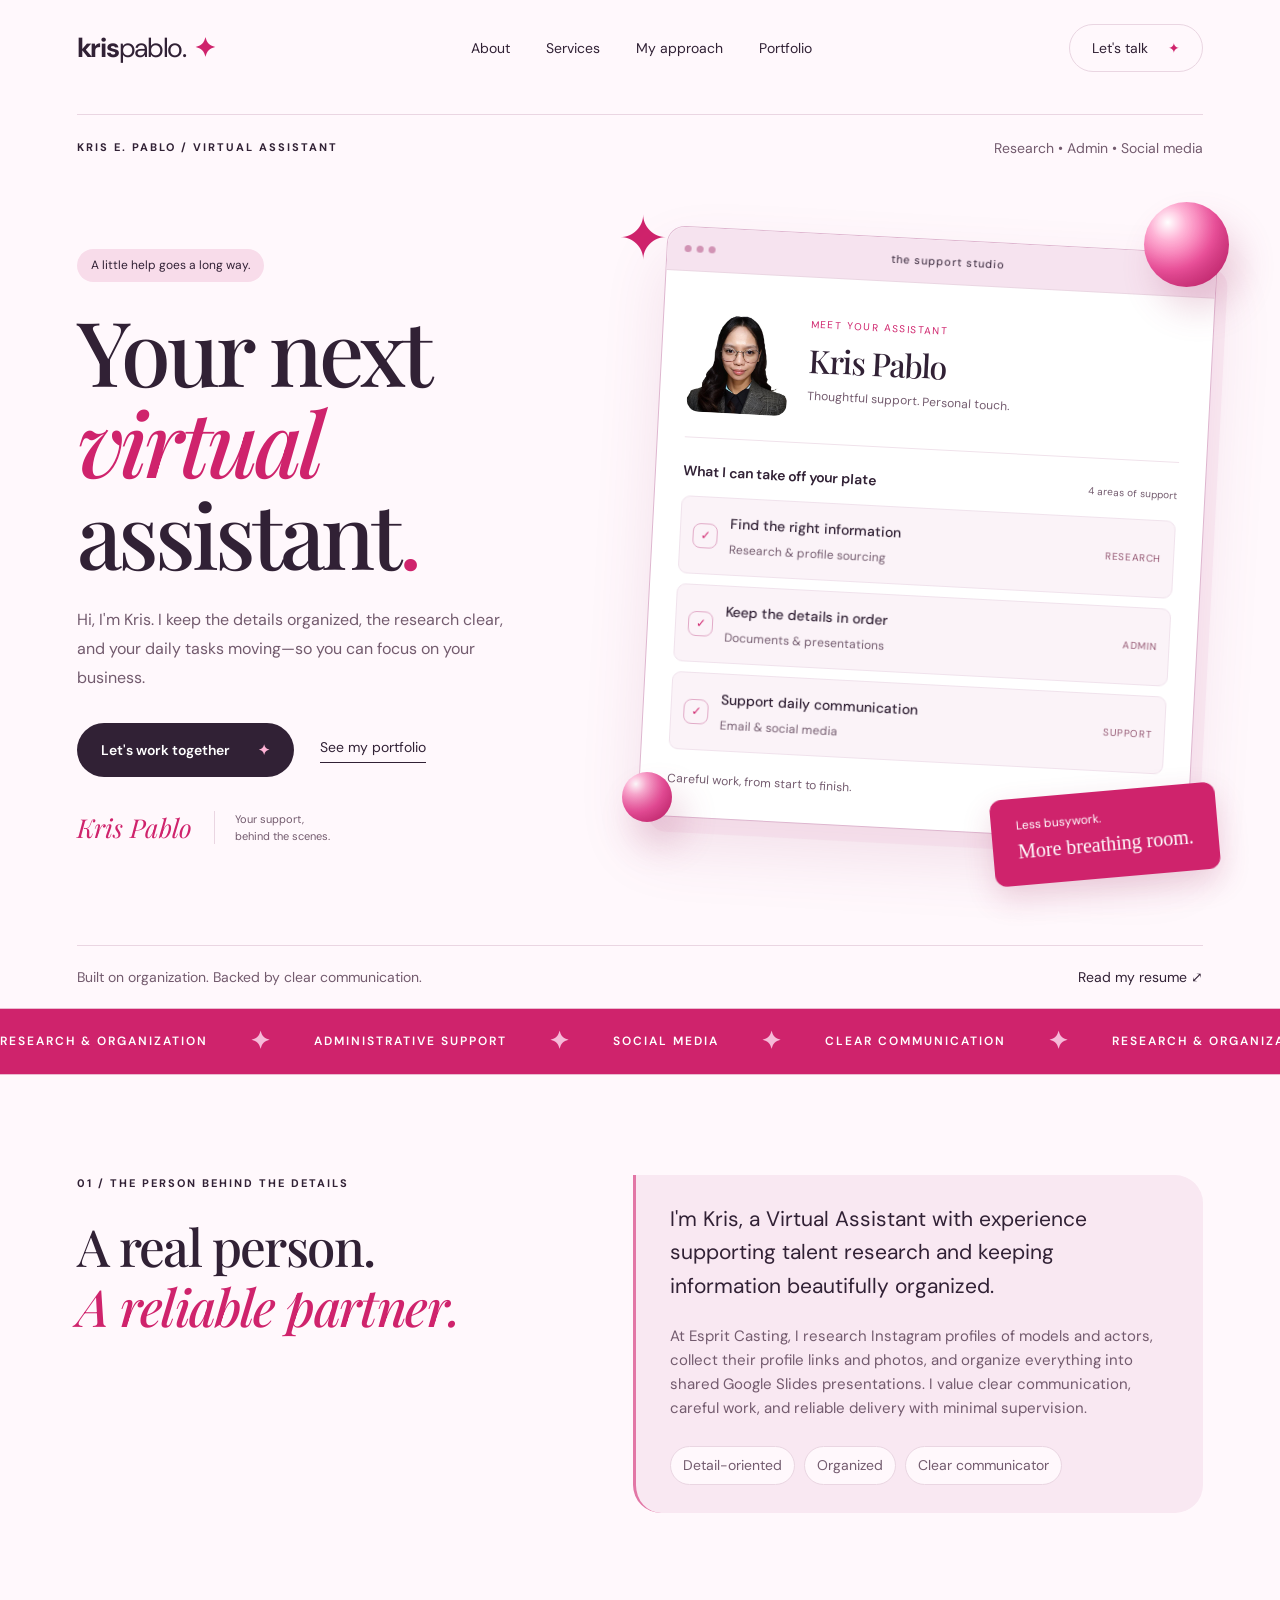
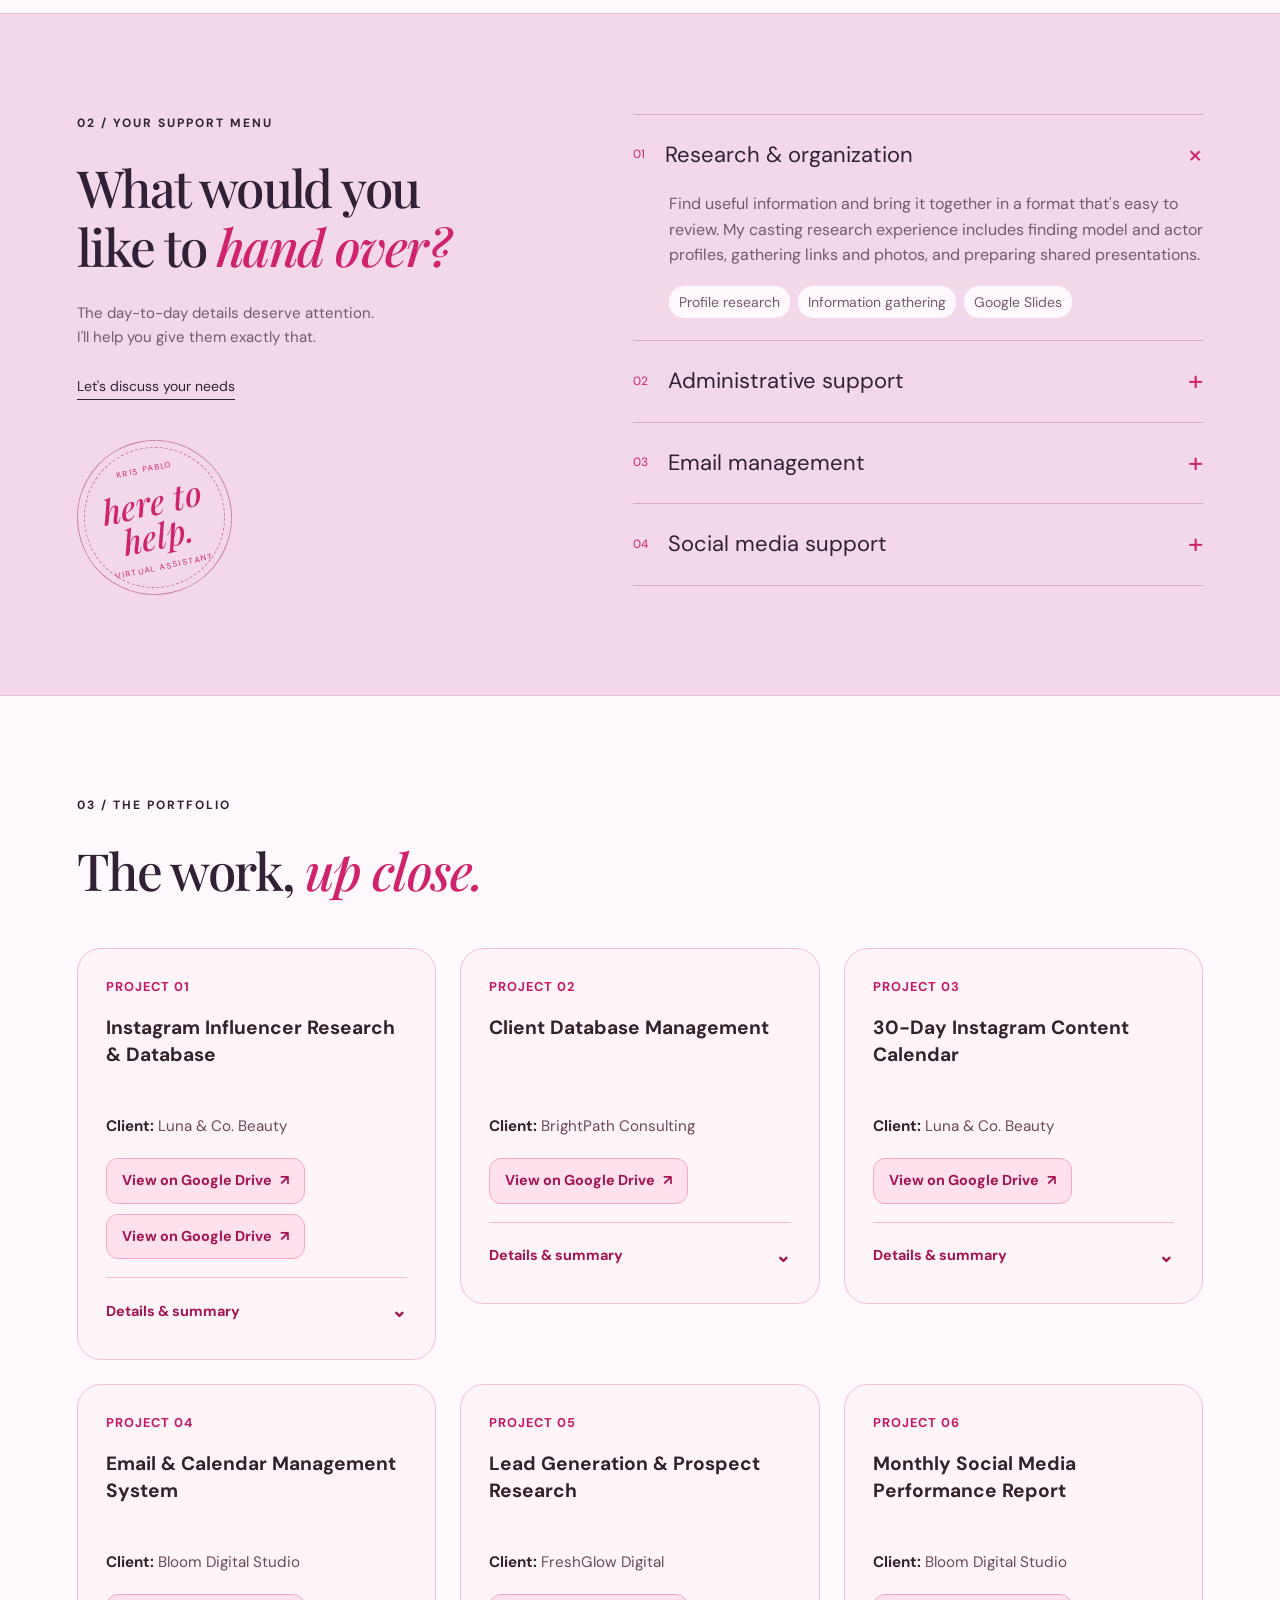
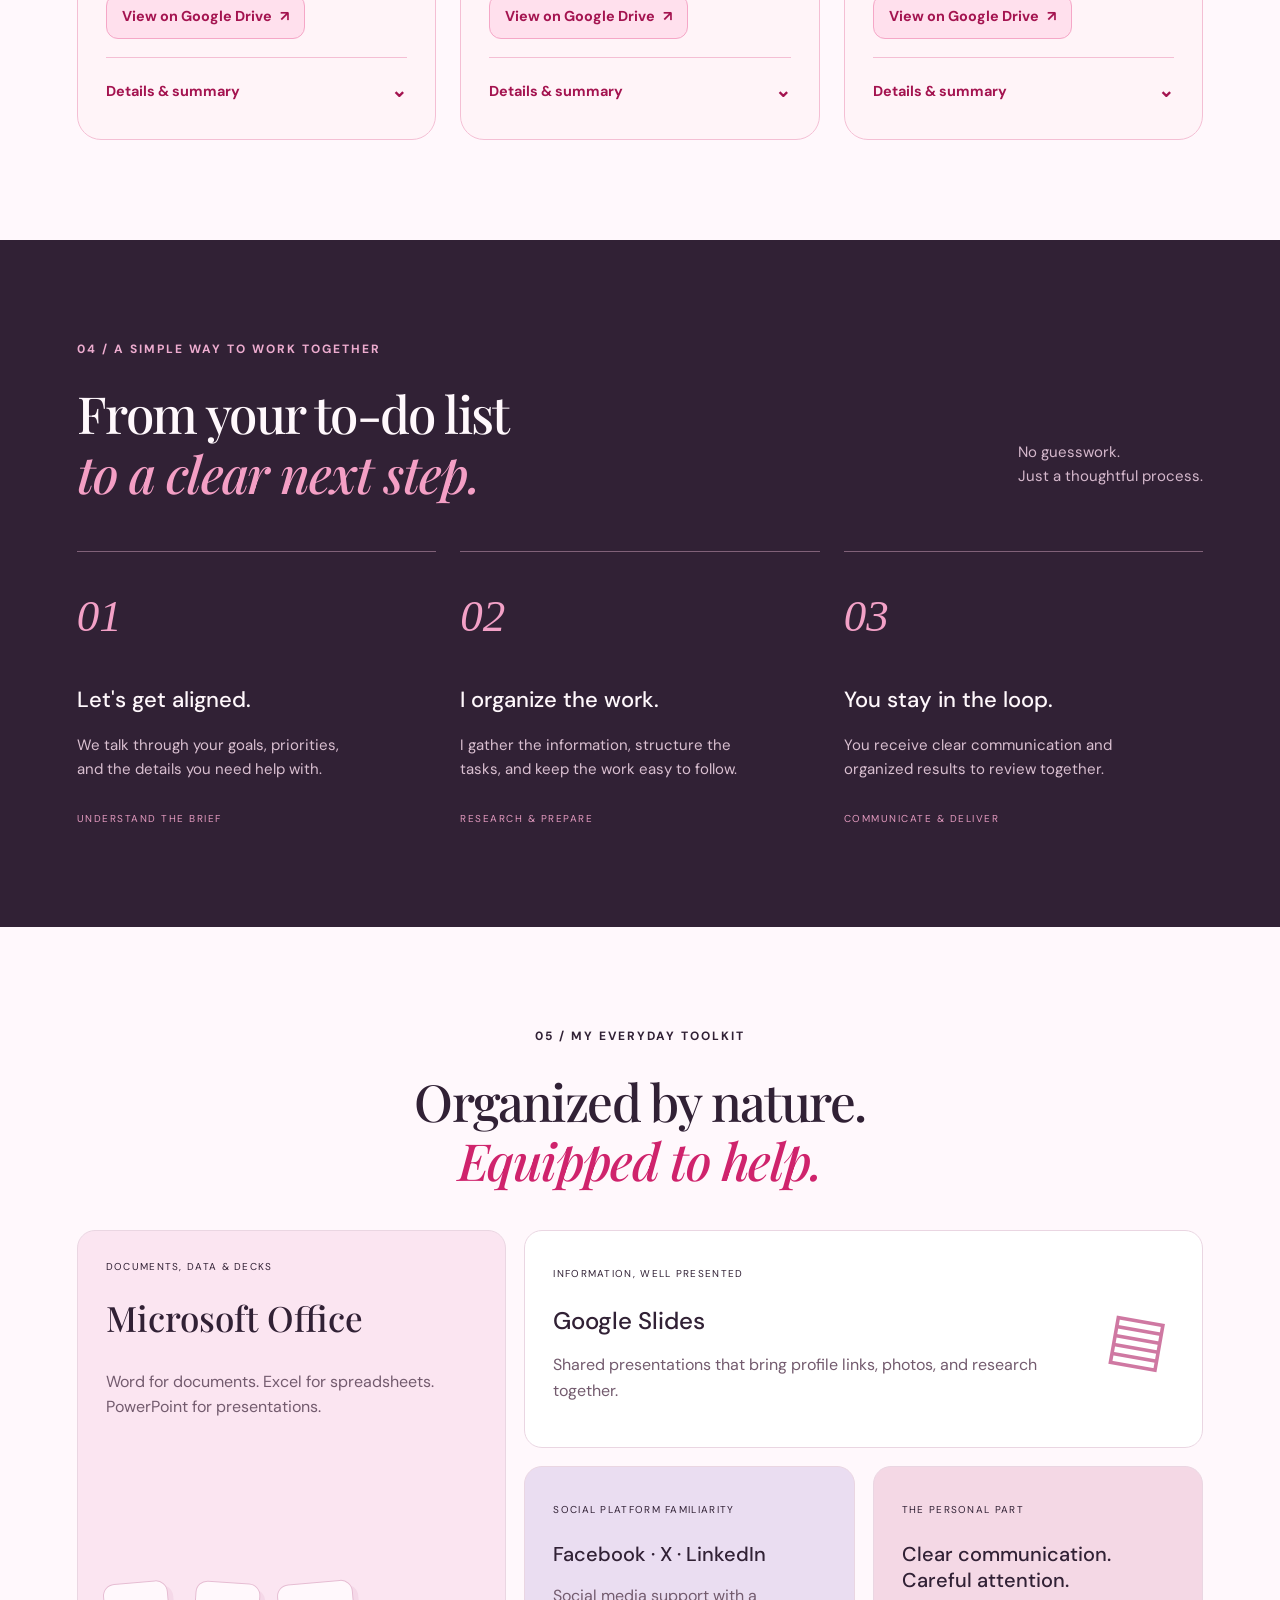
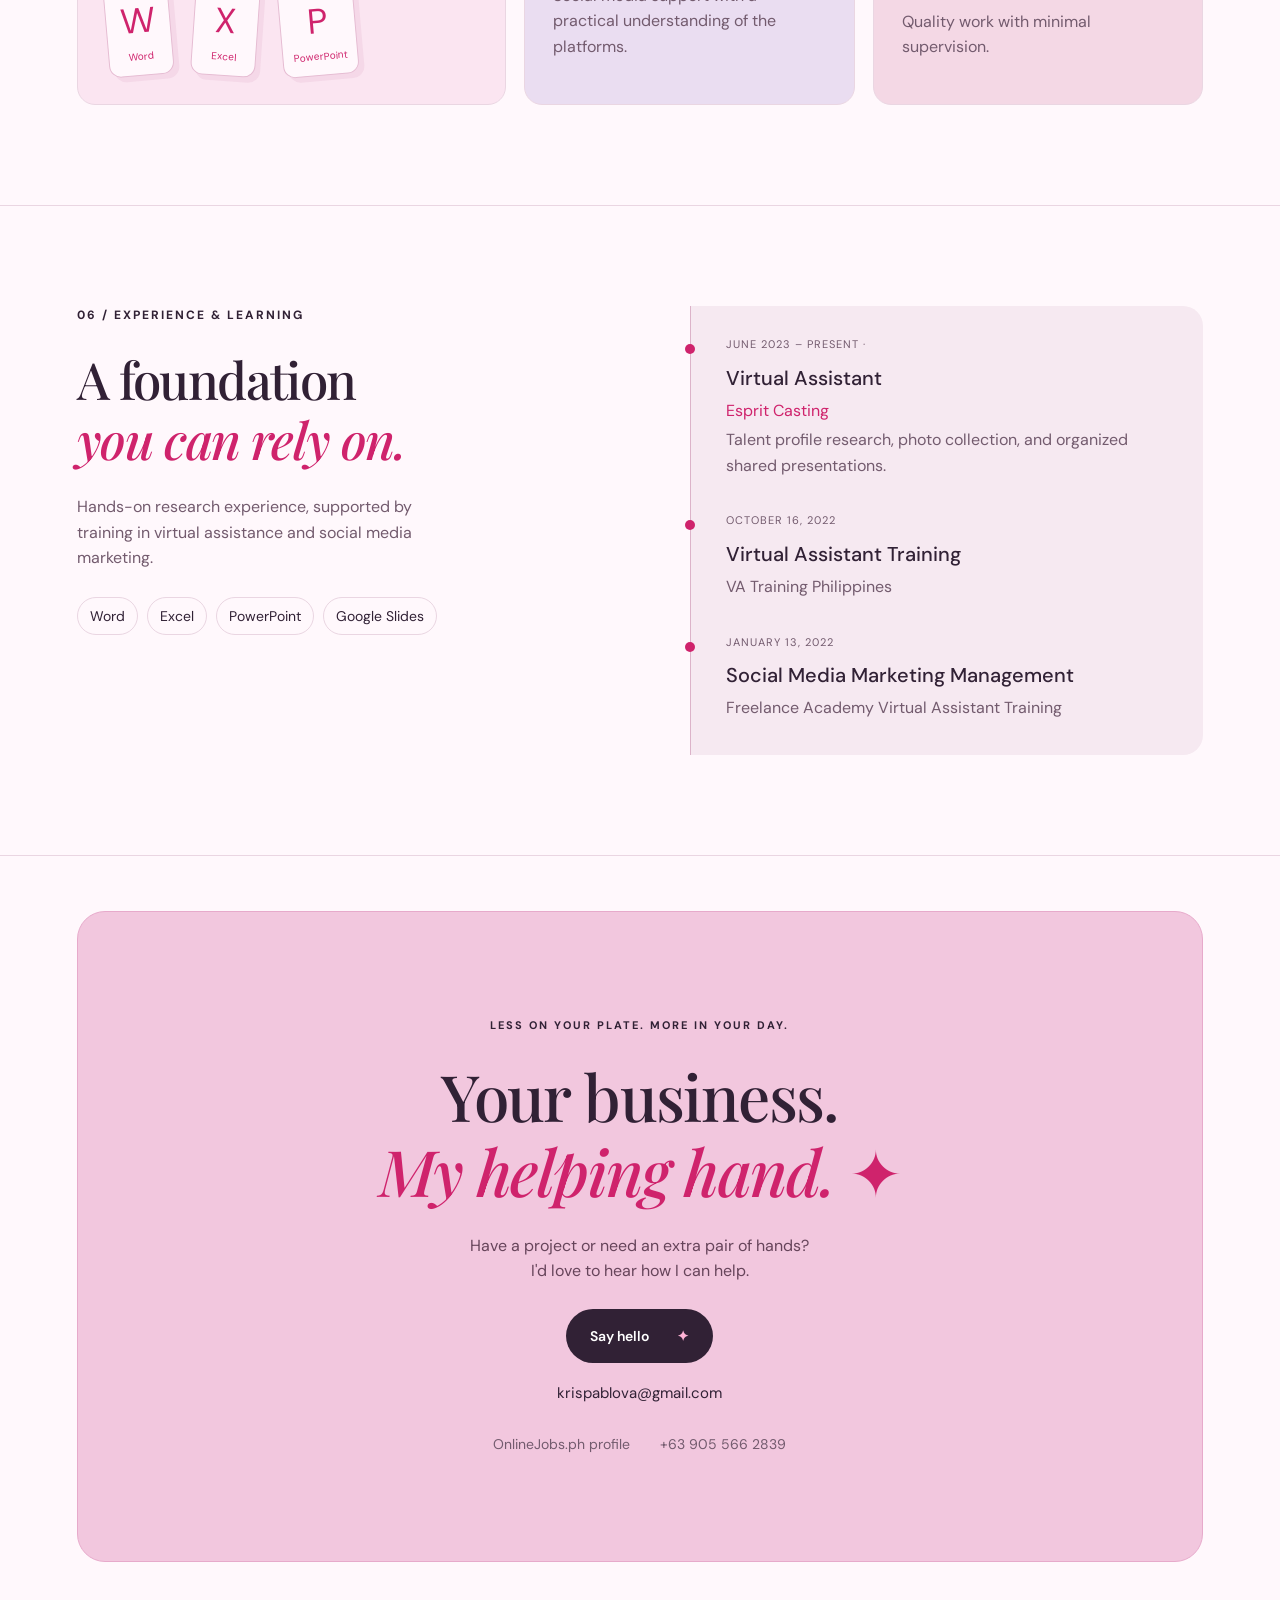
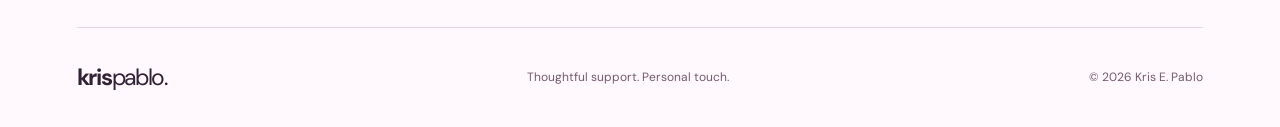
==== index.html @ 08531b73 "Add files via upload" ====
<!DOCTYPE html>
<html lang="en">
<head>
  <meta charset="utf-8">
  <meta name="viewport" content="width=device-width, initial-scale=1">

  <title>Kris Pablo · Virtual Assistant</title>

  <meta
    name="description"
    content="Meet Kris E. Pablo, a Virtual Assistant helping with research, administrative support, email management, and social media."
  >

  <link
    rel="icon"
    href="data:image/svg+xml,%3Csvg%20xmlns='http://www.w3.org/2000/svg'%20viewBox='0%200%2040%2040'%3E%3Crect%20width='40'%20height='40'%20rx='12'%20fill='%23f33286'/%3E%3Ctext%20x='20'%20y='28'%20text-anchor='middle'%20font-size='25'%20font-family='Georgia'%20fill='white'%3EK%3C/text%3E%3C/svg%3E"
  >

  <link rel="stylesheet" href="style.css">
  <script src="script.js" defer></script>

  <style>
    /* Compact portfolio cards with expandable project information. */
    #portfolio-grid { display: grid; grid-template-columns: repeat(3, minmax(0, 1fr)); gap: 24px; align-items: start; }
    #portfolio-grid .drive-card { display: flex; flex-direction: column; gap: 18px; min-width: 0; min-height: 340px; padding: 28px; box-sizing: border-box; color: #32222b; background: #fff4f8; border: 1px solid #f4bfd4; border-radius: 24px; animation: portfolio-arrive .55s ease both; animation-delay: var(--card-delay, 0ms); transition: transform .2s ease, box-shadow .2s ease; }
    #portfolio-grid .drive-card:hover { transform: translateY(-4px); box-shadow: 0 12px 28px #c51a6512; }
    #portfolio-grid .drive-number { color: #c51a65; font-size: .8rem; font-weight: 700; letter-spacing: .08em; }
    #portfolio-grid .drive-card h3 { margin: 0; min-height: 4.2em; font-size: 1.2rem; line-height: 1.4; overflow-wrap: anywhere; }
    #portfolio-grid .drive-card p { margin: 0; font-size: .95rem; line-height: 1.7; overflow-wrap: anywhere; }
    #portfolio-grid .project-client { color: #6a4a59; }
    #portfolio-grid .project-client strong { color: #32222b; }
    #portfolio-grid .drive-links { display: flex; flex-direction: column; align-items: flex-start; gap: 10px; }
    #portfolio-grid .drive-links a { display: inline-flex; align-items: center; gap: 8px; max-width: 100%; box-sizing: border-box; padding: 11px 15px; color: #a41450; background: #ffe0ed; border: 1px solid #f5a7c7; border-radius: 12px; font-size: .9rem; font-weight: 700; line-height: 1.5; text-decoration: none; transition: background .2s, color .2s, transform .2s; }
    #portfolio-grid .drive-links a:hover { color: white; background: #c51a65; border-color: #c51a65; transform: translateY(-2px); }
    #portfolio-grid .drive-arrow { transition: transform .2s; }
    #portfolio-grid .drive-links a:hover .drive-arrow { transform: translate(2px, -2px); }
    #portfolio-grid .project-details { margin-top: auto; border-top: 1px solid #f4bfd4; padding-top: 14px; }
    #portfolio-grid .project-details > summary { display: flex; align-items: center; justify-content: space-between; gap: 12px; padding: 4px 0; list-style: none; cursor: pointer; color: #a41450; font-size: .9rem; font-weight: 700; }
    #portfolio-grid .project-details > summary::-webkit-details-marker { display: none; }
    #portfolio-grid .project-details > summary::after { content: '⌄'; font-size: 1.2rem; transition: transform .2s; }
    #portfolio-grid .project-details[open] > summary::after { transform: rotate(180deg); }
    #portfolio-grid .project-details-content { display: grid; gap: 18px; padding-top: 20px; }
    #portfolio-grid .project-details[open] .project-details-content { animation: portfolio-details-in .25s ease; }
    #portfolio-grid .project-meta { display: grid; gap: 10px; margin: 0; }
    #portfolio-grid .meta-row { display: grid; grid-template-columns: 54px minmax(0, 1fr); gap: 10px; font-size: .9rem; line-height: 1.6; }
    #portfolio-grid dt { margin: 0; font-weight: 700; }
    #portfolio-grid dd { margin: 0; overflow-wrap: anywhere; }
    #portfolio-grid .project-note { color: #6a4a59; font-size: .85rem; font-style: italic; }
    #portfolio-grid .project-block { display: grid; gap: 8px; }
    #portfolio-grid .project-block h4 { margin: 0; color: #a41450; font-size: .9rem; }
    #portfolio-grid .project-skills { display: flex; flex-wrap: wrap; gap: 7px; padding: 0; margin: 0; list-style: none; }
    #portfolio-grid .project-skills li { padding: 5px 9px; color: #734457; background: #ffe8f1; border: 1px solid #f8cedf; border-radius: 9px; font-size: .78rem; line-height: 1.5; }
    #portfolio-grid .drive-links a:focus-visible, #portfolio-grid summary:focus-visible { outline: 3px solid #c51a65; outline-offset: 4px; border-radius: 8px; }
    @keyframes portfolio-arrive { from { opacity: 0; transform: translateY(16px); } to { opacity: 1; transform: translateY(0); } }
    @keyframes portfolio-details-in { from { opacity: 0; transform: translateY(-5px); } to { opacity: 1; transform: translateY(0); } }
    @media (max-width: 1000px) { #portfolio-grid { grid-template-columns: repeat(2, minmax(0, 1fr)); } }
    @media (max-width: 640px) { #portfolio-grid { grid-template-columns: minmax(0, 1fr); gap: 18px; } #portfolio-grid .drive-card { padding: 24px; min-height: 0; } #portfolio-grid .drive-card h3 { min-height: 0; } }
    @media (prefers-reduced-motion: reduce) { #portfolio-grid .drive-card, #portfolio-grid .drive-links a, #portfolio-grid .drive-arrow, #portfolio-grid .project-details > summary::after, #portfolio-grid .project-details[open] .project-details-content { animation: none; transition: none; } #portfolio-grid .drive-card:hover, #portfolio-grid .drive-links a:hover, #portfolio-grid .drive-links a:hover .drive-arrow { transform: none; } }
  </style>
</head>

<body>
  <a class="skip" href="#main">Skip to content</a>

  <!-- Navigation -->
  <header class="nav wrap">
    <a class="brand" href="#home" aria-label="Kris Pablo home">
      kris<span>pablo.</span><i>✦</i>
    </a>

    <nav aria-label="Main navigation">
      <a href="#about">About</a>
      <a href="#services">Services</a>
      <a href="#process">My approach</a>
      <a href="#work">Portfolio</a>
    </nav>

    <a class="nav-contact" href="mailto:krispablova@gmail.com">
      Let's talk <span>✦</span>
    </a>
  </header>

  <main id="main">
    <!-- Home -->
    <section class="hero wrap" id="home">
      <div class="hero-topline">
        <p class="eyebrow">KRIS E. PABLO / VIRTUAL ASSISTANT</p>
        <span>Research • Admin • Social media</span>
      </div>

      <div class="hero-layout">
        <div class="hero-copy">
          <span class="hello-tag">A little help goes a long way.</span>

          <h1>
            Your next<br>
            <em>virtual</em><br>
            assistant<span class="title-dot">.</span>
          </h1>

          <p class="intro">
            Hi, I'm Kris. I keep the details organized, the research clear,
            and your daily tasks moving—so you can focus on your business.
          </p>

          <div class="hero-actions">
            <a class="button dark" href="mailto:krispablova@gmail.com">
              Let's work together <span>✦</span>
            </a>

            <a class="text-link" href="#work">See my portfolio</a>
          </div>

          <div class="hero-signature">
            <span>Kris Pablo</span>
            <small>Your support, behind the scenes.</small>
          </div>
        </div>

        <div class="workspace-art">
          <div class="workspace-window tilt">
            <div class="window-bar">
              <div class="window-dots">
                <i></i>
                <i></i>
                <i></i>
              </div>

              <span>the support studio</span>
              <span>✦</span>
            </div>

            <div class="workspace-main">
              <div class="profile-strip">
                <img
                  src="resume-image-000.jpg"
                  alt="Kris E. Pablo"
                  width="432"
                  height="389"
                >

                <div>
                  <p>MEET YOUR ASSISTANT</p>
                  <h2>Kris Pablo</h2>
                  <span>Thoughtful support. Personal touch.</span>
                </div>
              </div>

              <div class="workspace-heading">
                <h3>What I can take off your plate</h3>
                <span>4 areas of support</span>
              </div>

              <div class="task-row">
                <span class="task-check">✓</span>

                <div>
                  <strong>Find the right information</strong>
                  <small>Research &amp; profile sourcing</small>
                </div>

                <span class="task-label">RESEARCH</span>
              </div>

              <div class="task-row">
                <span class="task-check">✓</span>

                <div>
                  <strong>Keep the details in order</strong>
                  <small>Documents &amp; presentations</small>
                </div>

                <span class="task-label">ADMIN</span>
              </div>

              <div class="task-row">
                <span class="task-check">✓</span>

                <div>
                  <strong>Support daily communication</strong>
                  <small>Email &amp; social media</small>
                </div>

                <span class="task-label">SUPPORT</span>
              </div>

              <div class="workspace-foot">
                <span>Careful work, from start to finish.</span>
                <span>✦</span>
              </div>
            </div>
          </div>

          <div class="desk-badge">
            <span>Less busywork.</span>
            <strong>More breathing room.</strong>
          </div>

          <div class="orb orb-one"></div>
          <div class="orb orb-two"></div>

          <span class="workspace-star" aria-hidden="true">✦</span>
        </div>
      </div>

      <div class="hero-bottom">
        <span>Built on organization. Backed by clear communication.</span>

        <a
          href="kris-pablo-resume.pdf"
          target="_blank"
          rel="noopener noreferrer"
        >
          Read my resume ⤢
        </a>
      </div>
    </section>

    <!-- Ribbon -->
    <div class="ribbon" aria-hidden="true">
      <div>
        RESEARCH &amp; ORGANIZATION <span>✦</span>
        ADMINISTRATIVE SUPPORT <span>✦</span>
        SOCIAL MEDIA <span>✦</span>
        CLEAR COMMUNICATION <span>✦</span>
        RESEARCH &amp; ORGANIZATION <span>✦</span>
        ADMINISTRATIVE SUPPORT <span>✦</span>
        SOCIAL MEDIA <span>✦</span>
        CLEAR COMMUNICATION <span>✦</span>
      </div>
    </div>

    <!-- About -->
    <section class="about wrap section reveal" id="about">
      <div>
        <p class="eyebrow">01 / THE PERSON BEHIND THE DETAILS</p>
        <h2>A real person.<br><em>A reliable partner.</em></h2>
      </div>

      <div class="about-copy">
        <p class="lead">
          I'm Kris, a Virtual Assistant with experience supporting talent
          research and keeping information beautifully organized.
        </p>

        <p>
          At Esprit Casting, I research Instagram profiles of models and
          actors, collect their profile links and photos, and organize
          everything into shared Google Slides presentations. I value
          clear communication, careful work, and reliable delivery with
          minimal supervision.
        </p>

        <div class="about-tags">
          <span>Detail-oriented</span>
          <span>Organized</span>
          <span>Clear communicator</span>
        </div>
      </div>
    </section>

    <!-- Services -->
    <section class="services-section" id="services">
      <div class="wrap section services-layout">
        <div class="service-intro reveal">
          <p class="eyebrow">02 / YOUR SUPPORT MENU</p>

          <h2>
            What would you<br>
            like to <em>hand over?</em>
          </h2>

          <p>
            The day-to-day details deserve attention.<br>
            I'll help you give them exactly that.
          </p>

          <a class="text-link" href="mailto:krispablova@gmail.com">
            Let's discuss your needs
          </a>

          <div class="service-stamp">
            <span>KRIS PABLO</span>
            <strong>here to<br>help.</strong>
            <span>VIRTUAL ASSISTANT</span>
          </div>
        </div>

        <div class="service-list">
          <details class="service-detail reveal" open>
            <summary>
              <span class="service-index">01</span>
              <span>Research &amp; organization</span>
              <span class="detail-plus" aria-hidden="true">+</span>
            </summary>

            <div class="service-content">
              <p>
                Find useful information and bring it together in a format
                that's easy to review. My casting research experience
                includes finding model and actor profiles, gathering links
                and photos, and preparing shared presentations.
              </p>

              <div class="service-pills">
                <span>Profile research</span>
                <span>Information gathering</span>
                <span>Google Slides</span>
              </div>
            </div>
          </details>

          <details class="service-detail reveal">
            <summary>
              <span class="service-index">02</span>
              <span>Administrative support</span>
              <span class="detail-plus" aria-hidden="true">+</span>
            </summary>

            <div class="service-content">
              <p>
                Support for daily administrative tasks and neatly organized
                documents, spreadsheets, and presentations using Microsoft
                Word, Excel, and PowerPoint.
              </p>

              <div class="service-pills">
                <span>Documents</span>
                <span>Spreadsheets</span>
                <span>Presentations</span>
              </div>
            </div>
          </details>

          <details class="service-detail reveal">
            <summary>
              <span class="service-index">03</span>
              <span>Email management</span>
              <span class="detail-plus" aria-hidden="true">+</span>
            </summary>

            <div class="service-content">
              <p>
                Help organizing your email and keeping daily communication
                clear and manageable, with attention to the details that
                need your follow-up.
              </p>

              <div class="service-pills">
                <span>Inbox organization</span>
                <span>Communication support</span>
              </div>
            </div>
          </details>

          <details class="service-detail reveal">
            <summary>
              <span class="service-index">04</span>
              <span>Social media support</span>
              <span class="detail-plus" aria-hidden="true">+</span>
            </summary>

            <div class="service-content">
              <p>
                Support with social media management, informed by social
                media marketing training and familiarity with Facebook,
                X, and LinkedIn.
              </p>

              <div class="service-pills">
                <span>Facebook</span>
                <span>X</span>
                <span>LinkedIn</span>
              </div>
            </div>
          </details>
        </div>
      </div>
    </section>

    <!-- Portfolio -->
    <section class="wrap section work-section" id="work">
      <div class="section-heading reveal">
        <div>
          <p class="eyebrow">03 / THE PORTFOLIO</p>
          <h2>The work, <em>up close.</em></h2>
        </div>
      </div>

      <!-- The script below creates your six portfolio cards here. -->
      <div class="work-grid" id="portfolio-grid"></div>
    </section>

    <!-- Process -->
    <section class="process-section" id="process">
      <div class="wrap section">
        <div class="section-heading reveal">
          <div>
            <p class="eyebrow">04 / A SIMPLE WAY TO WORK TOGETHER</p>

            <h2>
              From your to-do list<br>
              <em>to a clear next step.</em>
            </h2>
          </div>

          <p>No guesswork.<br>Just a thoughtful process.</p>
        </div>

        <div class="process-grid">
          <article class="process-card reveal">
            <span class="process-number">01</span>
            <h3>Let's get aligned.</h3>

            <p>
              We talk through your goals, priorities, and the details you
              need help with.
            </p>

            <span class="process-foot">UNDERSTAND THE BRIEF</span>
          </article>

          <article class="process-card reveal">
            <span class="process-number">02</span>
            <h3>I organize the work.</h3>

            <p>
              I gather the information, structure the tasks, and keep the
              work easy to follow.
            </p>

            <span class="process-foot">RESEARCH &amp; PREPARE</span>
          </article>

          <article class="process-card reveal">
            <span class="process-number">03</span>
            <h3>You stay in the loop.</h3>

            <p>
              You receive clear communication and organized results to
              review together.
            </p>

            <span class="process-foot">COMMUNICATE &amp; DELIVER</span>
          </article>
        </div>
      </div>
    </section>

    <!-- Skills -->
    <section class="skills-section wrap section">
      <div class="skill-title reveal">
        <p class="eyebrow">05 / MY EVERYDAY TOOLKIT</p>

        <h2>
          Organized by nature.<br>
          <em>Equipped to help.</em>
        </h2>
      </div>

      <div class="skill-bento">
        <article class="skill-tile skill-wide reveal">
          <span class="tile-label">DOCUMENTS, DATA &amp; DECKS</span>
          <h3>Microsoft Office</h3>

          <p>
            Word for documents. Excel for spreadsheets.<br>
            PowerPoint for presentations.
          </p>

          <div class="tool-icons">
            <span>W<small>Word</small></span>
            <span>X<small>Excel</small></span>
            <span>P<small>PowerPoint</small></span>
          </div>
        </article>

        <article class="skill-tile skill-slides reveal">
          <span class="tile-label">INFORMATION, WELL PRESENTED</span>
          <h3>Google Slides</h3>

          <p>
            Shared presentations that bring profile links, photos, and
            research together.
          </p>

          <span class="tile-mark" aria-hidden="true">▤</span>
        </article>

        <article class="skill-tile skill-social reveal">
          <span class="tile-label">SOCIAL PLATFORM FAMILIARITY</span>
          <h3>Facebook · X · LinkedIn</h3>

          <p>
            Social media support with a practical understanding of the
            platforms.
          </p>
        </article>

        <article class="skill-tile skill-human reveal">
          <span class="tile-label">THE PERSONAL PART</span>
          <h3>Clear communication.<br>Careful attention.</h3>
          <p>Quality work with minimal supervision.</p>
        </article>
      </div>
    </section>

    <!-- Experience -->
    <section class="experience-section">
      <div class="wrap section experience">
        <div class="reveal">
          <p class="eyebrow">06 / EXPERIENCE &amp; LEARNING</p>
          <h2>A foundation<br><em>you can rely on.</em></h2>

          <p class="experience-intro">
            Hands-on research experience, supported by training in virtual
            assistance and social media marketing.
          </p>

          <div class="tools">
            <span>Word</span>
            <span>Excel</span>
            <span>PowerPoint</span>
            <span>Google Slides</span>
          </div>
        </div>

        <div class="timeline reveal">
          <article>
            <p class="timeline-date">
              JUNE 2023 – PRESENT · 
            </p>

            <h3>Virtual Assistant</h3>
            <p class="company">Esprit Casting</p>

            <p>
              Talent profile research, photo collection, and organized
              shared presentations.
            </p>
          </article>

          <article>
            <p class="timeline-date">OCTOBER 16, 2022</p>
            <h3>Virtual Assistant Training</h3>
            <p>VA Training Philippines</p>
          </article>

          <article>
            <p class="timeline-date">JANUARY 13, 2022</p>
            <h3>Social Media Marketing Management</h3>
            <p>Freelance Academy Virtual Assistant Training</p>
          </article>
        </div>
      </div>
    </section>

    <!-- Contact -->
    <section class="contact wrap section reveal" id="contact">
      <p class="eyebrow">LESS ON YOUR PLATE. MORE IN YOUR DAY.</p>

      <h2>
        Your business.<br>
        <em>My helping hand.</em> <span>✦</span>
      </h2>

      <p>
        Have a project or need an extra pair of hands?<br>
        I'd love to hear how I can help.
      </p>

      <a class="button dark" href="mailto:krispablova@gmail.com">
        Say hello <span>✦</span>
      </a>

      <a class="contact-email" href="mailto:krispablova@gmail.com">
        krispablova@gmail.com
      </a>

      <div class="contact-extra">
        <a
          href="https://www.onlinejobs.ph/jobseekers/info/2065171"
          target="_blank"
          rel="noopener noreferrer"
        >
          OnlineJobs.ph profile
        </a>

        <a href="tel:+639055662839">+63 905 566 2839</a>
      </div>
    </section>
  </main>

  <!-- Footer -->
  <footer class="wrap">
    <a class="brand" href="#home">kris<span>pablo.</span></a>
    <p>Thoughtful support. Personal touch.</p>
    <span>© <span id="year"></span> Kris E. Pablo</span>
  </footer>

  <script>
    // All project details are below. Drive links open in new tabs.
    const drivePortfolio = [
      {
            "title": "Project 1 — Instagram Influencer Research & Database",
            "client": "Luna & Co. Beauty",
            "note": "Self-Initiated Portfolio Project",
            "tools": "Google Sheets, Google Slides, Instagram, Web Research",
            "role": "Virtual Assistant / Research Assistant",
            "summary": "Conducted Instagram influencer research for a fictional beauty brand, identifying and evaluating potential creators based on niche relevance, audience size, content quality, engagement, and brand suitability. Organized research findings in Google Sheets and presented the top creator recommendations in Google Slides.",
            "skills": [
                  "Research",
                  "Data Entry",
                  "Lead Generation",
                  "Social Media Research",
                  "Data Organization",
                  "Influencer Research",
                  "Google Workspace",
                  "Presentation Creation"
            ],
            "url": "https://docs.google.com/spreadsheets/d/1-x0qH4hSnOkntNJcdVgHy6CgaXar356vidMN7ef_sSc/edit?usp=drive_link",
            "url2": "https://docs.google.com/presentation/d/1_N2ZjwVFHI_hTWP_O1Agqk-pIT8-UCxtIyYA6XxkBPk/edit?usp=sharing"
      },
      {
            "title": "Project 2 — Client Database Management",
            "client": "BrightPath Consulting",
            "note": "Self-Initiated Portfolio Project",
            "brief": "BrightPath Consulting needs a centralized database to organize leads and track follow-ups.",
            "summary": "Created and organized a structured lead database using Google Sheets. Implemented dropdown fields, filtering, conditional formatting, follow-up tracking, and basic reporting to improve data organization and workflow efficiency.",
            "skills": [
                  "Data Entry",
                  "Data Organization",
                  "Lead and client database management",
                  "Dropdown setup and data validation",
                  "Data filtering and conditional formatting",
                  "Follow-up tracking",
                  "Basic reporting",
                  "Attention to detail"
            ],
            "url": "https://docs.google.com/spreadsheets/d/1M3qek1lUn7KgAmw8EK7Gs0UofvUdNsCdyt2rf3sMQ_U/edit?usp=drive_link"
      },
      {
            "title": "Project 3 — 30-Day Instagram Content Calendar",
            "client": "Luna & Co. Beauty",
            "note": "Self-Initiated Portfolio Project",
            "brief": "Luna & Co. Beauty needs a structured 30-day Instagram content plan to increase brand awareness, engagement, and product discovery.",
            "summary": "Created a 30-day Instagram content calendar for a fictional beauty brand. Planned and organized daily content based on different content pillars, including product, educational, engagement, lifestyle, UGC/testimonials, and behind-the-scenes content. Developed post ideas, captions/hooks, CTAs, content formats, and posting status to create a structured and easy-to-manage social media workflow.",
            "skills": [
                  "Content Planning",
                  "Social Media Management",
                  "Content Strategy",
                  "Copywriting",
                  "Calendar Management",
                  "Data Organization",
                  "Google Sheets",
                  "Instagram Marketing",
                  "Attention to Detail"
            ],
            "url": "https://docs.google.com/spreadsheets/d/1n8tDvQTzEjdHyqA8pszUbvALMUwDfTAZmgz6JWpmcG8/edit?usp=drive_link"
      },
      {
            "title": "Project 4 — Email & Calendar Management System",
            "client": "Bloom Digital Studio",
            "note": "Self-Initiated Portfolio Project",
            "role": "Virtual Assistant",
            "tools": "Google Sheets, Google Calendar",
            "summary": "Created a centralized email, calendar, and task management system using Google Sheets. Organized email communications, scheduled appointments, tracked follow-ups and deadlines, and created summary dashboards to improve visibility and workflow organization.",
            "skills": [
                  "Email Management",
                  "Calendar Management",
                  "Data Entry",
                  "Task Tracking",
                  "Follow-Up Management",
                  "Data Organization",
                  "Google Sheets",
                  "Administrative Support",
                  "Workflow Management"
            ],
            "url": "https://docs.google.com/spreadsheets/d/1hsX-0mJNpRmolndwzhGRmNwfWATav0J93sHUP5aG6XI/edit?usp=drive_link"
      },
      {
            "title": "Project 5 — Lead Generation & Prospect Research",
            "client": "FreshGlow Digital",
            "note": "Self-Initiated Portfolio Project",
            "role": "Virtual Assistant",
            "tools": "Google Sheets, Google Search, LinkedIn, Business Directories",
            "summary": "Created a structured lead generation and prospect research tracker using Google Sheets. Researched potential business leads, organized company and contact information, identified service opportunities, and tracked lead quality, outreach status, and follow-up dates.",
            "skills": [
                  "Lead Generation",
                  "Prospect Research",
                  "Web Research",
                  "Data Entry",
                  "Data Organization",
                  "Lead Tracking",
                  "Follow-Up Management",
                  "Google Sheets",
                  "Attention to Detail",
                  "Administrative Support"
            ],
            "url": "https://docs.google.com/spreadsheets/d/1nKfT61uQANkGPBo70VDPqIl81KysgQTycKB6HglRm_w/edit?usp=drive_link"
      },
      {
            "title": "Project 6 — Monthly Social Media Performance Report",
            "client": "Bloom Digital Studio",
            "note": "Self-Initiated Portfolio Project",
            "role": "Virtual Assistant",
            "tools": "Google Sheets",
            "summary": "Created a monthly social media performance report to organize and analyze content performance, engagement, reach, impressions, and audience growth. Built summary tables to provide a clear overview of social media results and support client reporting.",
            "skills": [
                  "Social Media Reporting",
                  "Data Entry",
                  "Data Organization",
                  "Basic Analytics",
                  "Performance Tracking",
                  "Google Sheets",
                  "Reporting",
                  "Data Analysis"
            ],
            "url": "https://docs.google.com/spreadsheets/d/1X3r11MF9_JA8YyXLACgt0q78PMfoXI1j4_h_a-0GKe8/edit?usp=drive_link"
      }
];
    const driveGrid = document.getElementById("portfolio-grid");
    driveGrid.replaceChildren();

    function portfolioElement(tag, className, text) {
      const element = document.createElement(tag);
      if (className) element.className = className;
      if (text !== undefined) element.textContent = text;
      return element;
    }

    drivePortfolio.forEach((project, index) => {
      const card = portfolioElement("article", "drive-card");
      card.style.setProperty("--card-delay", (index * 65) + "ms");
      const title = portfolioElement("h3", "", project.title.replace(/^Project \d+ — /, ""));
      title.id = "portfolio-title-" + (index + 1);
      card.setAttribute("aria-labelledby", title.id);
      const client = portfolioElement("p", "project-client");
      client.append(portfolioElement("strong", "", "Client: "), document.createTextNode(project.client));
      card.append(portfolioElement("span", "drive-number", "PROJECT " + String(index + 1).padStart(2, "0")), title, client);

      const actions = portfolioElement("div", "drive-links");
      [project.url, project.url2].forEach((value, linkIndex) => {
        const url = (value || "").trim();
        try { if (new URL(url).protocol !== "https:") return; } catch { return; }
        const link = portfolioElement("a", "", "View on Google Drive");
        const arrow = portfolioElement("span", "drive-arrow", "↗");
        arrow.setAttribute("aria-hidden", "true");
        link.append(arrow);
        link.href = url;
        link.target = "_blank";
        link.rel = "noopener noreferrer";
        link.setAttribute("aria-label", project.title + ", work sample " + (linkIndex + 1) + " — opens in a new tab");
        actions.append(link);
      });
      card.append(actions);

      const details = portfolioElement("details", "project-details");
      const toggle = portfolioElement("summary", "", "Details & summary");
      const content = portfolioElement("div", "project-details-content");
      if (project.note) content.append(portfolioElement("p", "project-note", project.note));
      const meta = portfolioElement("dl", "project-meta");
      [["Role", project.role], ["Tools", project.tools]].forEach(([label, value]) => {
        if (!value) return;
        const row = portfolioElement("div", "meta-row");
        row.append(portfolioElement("dt", "", label + ":"), portfolioElement("dd", "", value));
        meta.append(row);
      });
      if (meta.children.length) content.append(meta);
      [["Client Brief", project.brief], ["Project Summary", project.summary]].forEach(([label, value]) => {
        if (!value) return;
        const block = portfolioElement("div", "project-block");
        block.append(portfolioElement("h4", "", label), portfolioElement("p", "", value));
        content.append(block);
      });
      if (project.skills && project.skills.length) {
        const block = portfolioElement("div", "project-block");
        const skills = portfolioElement("ul", "project-skills");
        project.skills.forEach(skill => skills.append(portfolioElement("li", "", skill)));
        block.append(portfolioElement("h4", "", "Skills Demonstrated"), skills);
        content.append(block);
      }
      details.append(toggle, content);
      card.append(details);
      driveGrid.append(card);
    });
  </script>
</body>
</html>
---- style.css ----
@import url('https://fonts.googleapis.com/css2?family=DM+Sans:wght@400;500;600;700&family=Playfair+Display:ital,wght@0,500;0,600;0,700;1,500;1,600&display=swap');
:root {
  --pink:#ed2f83;
  --ink:#372131;
  --cream:#fff9fc;
  --muted:#755d6d;
  --line:#ead6e2
}

* {
  box-sizing:border-box
}

html {
  scroll-behavior:smooth;
  scroll-padding-top:40px
}

body {
  margin:0;
  background:var(--cream);
  color:var(--ink);
  font-family:'DM Sans',Arial,sans-serif;
  font-size:16px;
  line-height:1.6
}

a {
  color:inherit;
  text-decoration:none
}

button,a {
  -webkit-tap-highlight-color:transparent
}

a:focus-visible,button:focus-visible {
  outline:3px solid var(--pink);
  outline-offset:5px
}

::selection {
  background:#f9b2d2
}

.wrap {
  width:min(1200px,88%);
  margin-inline:auto
}

.nav {
  height:108px;
  display:flex;
  align-items:center;
  justify-content:space-between;
  gap:25px
}

.brand {
  font-weight:700;
  font-size:27px;
  letter-spacing:-1.3px
}

.brand span {
  font-weight:400
}

.brand i {
  font-style:normal;
  color:var(--pink);
  font-size:26px;
  margin-left:8px
}

.nav nav {
  display:flex;
  gap:36px;
  font-size:15px
}

.nav nav a:hover,.text-link:hover {
  color:var(--pink)
}

.nav-contact {
  border:1px solid var(--line);
  padding:12px 22px;
  border-radius:30px;
  font-size:14px
}

.nav-contact span {
  color:var(--pink);
  margin-left:16px
}

.hero {
  display:grid;
  grid-template-columns:1fr 1fr;
  min-height:720px;
  padding-top:32px;
  padding-bottom:70px;
  align-items:center;
  gap:20px
}

.eyebrow {
  font-size:12px;
  letter-spacing:2px;
  font-weight:700;
  display:flex;
  align-items:center;
  gap:12px;
  margin:0 0 25px
}

.mini-line {
  width:28px;
  height:2px;
  background:var(--pink)
}

h1 {
  font-family:'Playfair Display',Georgia,serif;
  font-size:clamp(55px,5.6vw,80px);
  font-weight:500;
  line-height:1.06;
  letter-spacing:-3px;
  margin:0 0 28px
}

h1 em,h2 em {
  font-weight:500
}

.pink-word {
  color:var(--pink)
}

.intro {
  max-width:420px;
  color:var(--muted);
  font-size:17px;
  line-height:1.8
}

.hero-actions {
  display:flex;
  align-items:center;
  gap:26px;
  margin-top:30px
}

.button {
  display:inline-flex;
  align-items:center;
  justify-content:center;
  gap:28px;
  padding:16px 24px;
  border-radius:35px;
  transition:transform .25s,box-shadow .25s;
  font-size:14px;
  font-weight:600
}

.button:hover {
  transform:translateY(-4px);
  box-shadow:0 9px 22px #ec2f8325
}

.dark {
  background:var(--ink);
  color:white
}

.dark span {
  color:#ffb3d6
}

.text-link {
  font-size:14px;
  border-bottom:1px solid;
  padding-bottom:4px
}

.hero-art {
  position:relative;
  min-height:590px;
  perspective:1000px;
  display:flex;
  align-items:center;
  justify-content:center;
  background:radial-gradient(ellipse,#fbc6e0 0%,#ffe2f1 38%,transparent 70%)
}

.portrait-card {
  position:relative;
  width:320px;
  background:white;
  border:9px solid white;
  border-radius:150px 150px 26px 26px;
  box-shadow:18px 22px 0 #eb87b335,0 25px 75px #8d295326;
  transform:rotate(5deg);
  z-index:2;
  transition:transform .3s;
  overflow:hidden
}

.portrait-label {
  background:#ffe1ee;
  color:#71384f;
  text-align:center;
  padding:24px 10px 16px;
  font-size:11px;
  letter-spacing:2px
}

.portrait-card img {
  width:100%;
  height:300px;
  display:block;
  object-fit:cover;
  object-position:center;
  mix-blend-mode:multiply
}

.portrait-bottom {
  padding:20px 18px;
  display:flex;
  align-items:center;
  justify-content:space-between
}

.portrait-bottom strong {
  font-family:Georgia,serif;
  font-size:25px;
  font-weight:500
}

.portrait-bottom span {
  display:block;
  font-size:13px;
  color:var(--muted)
}

.portrait-bottom .portrait-star {
  color:var(--pink);
  font-size:36px
}

.floating-note {
  z-index:3;
  position:absolute;
  border-radius:14px;
  padding:18px 22px;
  box-shadow:0 8px 30px #69274612;
  font-size:15px;
  font-weight:600;
  animation:float 6s ease-in-out infinite
}

.floating-note span {
  display:block;
  font-size:12px;
  font-weight:400;
  margin-top:3px
}

.note-one {
  background:#fff;
  left:-5px;
  top:125px;
  transform:rotate(-8deg)
}

.note-two {
  background:#e92d81;
  color:#fff;
  right:-12px;
  bottom:62px;
  transform:rotate(-6deg);
  animation-delay:-3s
}

.note-two span {
  margin:0 0 3px;
  font-weight:600
}

.orb {
  position:absolute;
  border-radius:50%;
  box-shadow:inset -15px -18px 24px #a41c6350,12px 22px 35px #ad42733a;
  background:radial-gradient(circle at 28% 24%,#fff 0%,#ffb5d7 20%,#f75ba4 54%,#cf2f74 85%);
  animation:bob 8s ease-in-out infinite
}

.orb-one {
  width:105px;
  height:105px;
  top:18px;
  right:45px
}

.orb-two {
  width:57px;
  height:57px;
  left:27px;
  bottom:91px;
  animation-delay:-4s
}

.orbit {
  position:absolute;
  border:1px solid #e88ab7;
  border-radius:50%;
  width:460px;
  height:460px;
  transform:rotateX(62deg) rotateZ(-30deg);
  opacity:.5
}

.orbit-two {
  transform:rotateY(60deg) rotateZ(25deg);
  width:480px;
  height:480px
}

.sparkle {
  position:absolute;
  color:var(--pink)
}

.sparkle-one {
  font-size:74px;
  left:47px;
  top:23px;
  animation:turn 18s linear infinite
}

.sparkle-two {
  font-size:42px;
  right:7px;
  top:270px
}

.art-caption {
  position:absolute;
  bottom:2px;
  font-family:Georgia,serif;
  font-style:italic;
  color:var(--muted);
  font-size:16px
}

.ribbon {
  background:#f4cee0;
  border-block:1px solid #ebbad0;
  overflow:hidden;
  padding:17px 0
}

.ribbon div {
  width:max-content;
  display:flex;
  gap:42px;
  align-items:center;
  letter-spacing:2px;
  font-size:12px;
  font-weight:600;
  animation:marquee 38s linear infinite
}

.ribbon span {
  color:var(--pink);
  font-size:24px
}

.section {
  padding-block:100px
}

h2 {
  font-family:'Playfair Display',Georgia,serif;
  font-size:clamp(38px,4vw,55px);
  font-weight:500;
  line-height:1.16;
  letter-spacing:-1.6px;
  margin:0
}

h2 em {
  color:var(--pink)
}

.about {
  display:grid;
  grid-template-columns:1fr 1fr;
  gap:90px
}

.about-copy {
  color:var(--muted)
}

.lead {
  font-size:21px;
  color:var(--ink);
  line-height:1.6;
  margin-top:0
}

.about-tags,.tools {
  display:flex;
  flex-wrap:wrap;
  gap:9px;
  margin-top:26px
}

.about-tags span,.tools span {
  border:1px solid var(--line);
  padding:7px 12px;
  border-radius:22px;
  font-size:13px
}

.services-section {
  background:#fbeaf2
}

.section-heading {
  display:flex;
  justify-content:space-between;
  align-items:end;
  gap:30px;
  margin-bottom:48px
}

.section-heading>p {
  color:var(--muted);
  font-size:15px
}

.services-grid {
  display:grid;
  grid-template-columns:repeat(4,1fr);
  gap:18px
}

.service {
  padding:25px 22px 30px;
  border:1px solid #eed0e0;
  border-radius:18px;
  background:#fff8fc;
  position:relative;
  transition:transform .3s,box-shadow .3s
}

.service:hover {
  transform:translateY(-8px);
  box-shadow:0 20px 30px #d2468115
}

.service-no {
  color:#987388;
  font-size:12px
}

.service-icon {
  display:block;
  font-size:35px;
  color:var(--pink);
  height:70px;
  margin-top:16px
}

.service h3 {
  font-size:18px;
  line-height:1.4;
  font-weight:600
}

.service p {
  font-size:14px;
  line-height:1.8;
  color:var(--muted);
  margin-bottom:0
}

.work-grid {
  display:grid;
  grid-template-columns:repeat(3,1fr);
  gap:28px
}

.work-card {
  display:block;
  border:1px solid var(--line);
  border-radius:20px;
  overflow:hidden;
  background:white;
  transition:transform .3s,box-shadow .3s;
  transform-style:preserve-3d
}

.work-card:hover {
  transform:translateY(-7px);
  box-shadow:0 20px 35px #a5396820
}

.work-cover {
  height:245px;
  position:relative;
  display:flex;
  align-items:center;
  justify-content:center;
  overflow:hidden;
  background:var(--cover,#f8d0e3)
}

.work-cover::before {
  content:'';
  position:absolute;
  width:220px;
  height:220px;
  border:1px solid #ffffff90;
  border-radius:50%;
  transform:rotateX(50deg) rotateZ(35deg);
  box-shadow:0 0 0 30px #ffffff18,0 0 0 60px #ffffff13
}

.work-cover strong {
  font-family:'Playfair Display',Georgia,serif;
  font-size:85px;
  font-weight:500;
  line-height:1;
  color:#ffffffb0;
  position:relative;
  transform:rotate(-12deg)
}

.work-cover img {
  width:100%;
  height:100%;
  object-fit:cover;
  position:absolute
}

.work-status {
  position:absolute;
  bottom:18px;
  left:20px;
  font-size:11px;
  letter-spacing:1.5px;
  background:#ffffffa0;
  border-radius:20px;
  padding:6px 12px
}

.work-info {
  padding:20px 23px;
  display:flex;
  justify-content:space-between;
  align-items:center;
  gap:10px
}

.work-info h3 {
  margin:0;
  font-size:18px;
  font-weight:500
}

.work-info p {
  font-size:13px;
  color:var(--muted);
  margin:4px 0 0
}

.external {
  border:1px solid var(--line);
  border-radius:50%;
  width:36px;
  height:36px;
  display:grid;
  place-items:center;
  color:var(--pink);
  font-size:21px
}

.experience-section {
  background:#f7e7ef;
  border-block:1px solid var(--line)
}

.experience {
  display:grid;
  grid-template-columns:1fr 1fr;
  gap:100px
}

.experience-intro {
  max-width:380px;
  color:var(--muted);
  margin-top:25px
}

.timeline {
  border-left:1px solid #dcb3c9;
  padding-left:35px
}

.timeline article {
  position:relative;
  margin-bottom:34px
}

.timeline article:last-child {
  margin-bottom:0
}

.timeline article::before {
  content:'';
  position:absolute;
  width:10px;
  height:10px;
  border-radius:50%;
  background:var(--pink);
  left:-40.5px;
  top:8px
}

.timeline-date {
  font-size:11px;
  letter-spacing:1px;
  color:var(--muted);
  margin:0 0 8px
}

.timeline h3 {
  margin:0 0 4px;
  font-size:20px;
  font-weight:500
}

.timeline article>p:not(.timeline-date) {
  color:var(--muted);
  font-size:14px;
  margin:4px 0
}

.timeline .company {
  color:var(--pink)!important
}

.contact {
  text-align:center;
  padding-block:105px
}

.contact .eyebrow {
  justify-content:center
}

.contact h2 {
  font-size:clamp(40px,5vw,65px)
}

.contact h2>span {
  color:var(--pink)
}

.contact>p:not(.eyebrow) {
  color:var(--muted);
  margin:25px 0
}

.contact-email {
  display:block;
  margin-top:18px;
  font-size:14px
}

.contact-extra {
  display:flex;
  justify-content:center;
  gap:30px;
  margin-top:28px;
  font-size:13px;
  color:var(--muted)
}

.contact-extra a:hover {
  color:var(--pink)
}

footer {
  display:flex;
  align-items:center;
  justify-content:space-between;
  gap:20px;
  border-top:1px solid var(--line);
  padding-block:28px;
  font-size:12px;
  color:var(--muted)
}

footer .brand {
  color:var(--ink);
  font-size:23px
}

.skip {
  position:fixed;
  top:-100px;
  left:20px;
  background:white;
  padding:10px;
  z-index:9
}

.skip:focus {
  top:10px
}

.reveal {
  opacity:1
}

.js-motion .reveal {
  opacity:0;
  transform:translateY(25px);
  transition:opacity .7s,transform .7s
}

.js-motion .reveal.visible {
  opacity:1;
  transform:none
}

@keyframes float {
  50% {
    translate:0 -14px
  }
}

@keyframes bob {
  50% {
    transform:translate3d(10px,-20px,25px)
  }
}

@keyframes turn {
  to {
    rotate:360deg
  }
}

@keyframes marquee {
  to {
    transform:translateX(-50%)
  }
}

@media(min-width:1500px) {
  .hero {
    min-height:800px
  }
}

@media(max-width:1000px) {
  .hero {
    gap:10px
  }
  .portrait-card {
    width:270px
  }
  .portrait-card img {
    height:270px
  }
  .floating-note {
    padding:13px 15px;
    font-size:13px
  }
  .note-one {
    left:0;
    top:110px
  }
  .note-two {
    right:0;
    bottom:75px;
    max-width:230px
  }
  .orbit {
    width:350px;
    height:350px
  }
  .hero-art {
    min-height:550px
  }
  .orb-one {
    right:20px;
    width:80px;
    height:80px
  }
  .services-grid {
    grid-template-columns:repeat(2,1fr)
  }
  .about,.experience {
    gap:50px
  }
  .work-cover {
    height:200px
  }
  .work-info {
    padding:16px
  }
  .work-info h3 {
    font-size:16px
  }
}

@media(max-width:700px) {
  .wrap {
    width:88%
  }
  .nav {
    height:85px;
    gap:15px
  }
  .brand {
    font-size:23px
  }
  .nav nav {
    display:none
  }
  .nav-contact {
    padding:9px 15px;
    font-size:12px
  }
  .hero {
    grid-template-columns:1fr;
    padding-top:25px;
    padding-bottom:40px;
    gap:24px
  }
  .hero-copy {
    position:relative;
    z-index:3
  }
  .hero h1 {
    font-size:clamp(51px,12vw,72px);
    letter-spacing:-2px
  }
  .hero .eyebrow {
    font-size:10px;
    letter-spacing:1.5px
  }
  .intro {
    font-size:16px
  }
  .hero-actions {
    gap:20px
  }
  .button {
    padding:14px 20px;
    gap:18px
  }
  .hero-art {
    min-height:520px;
    margin-inline:-5px
  }
  .portrait-card {
    width:275px
  }
  .portrait-card img {
    height:270px
  }
  .note-one {
    left:0;
    top:85px
  }
  .note-two {
    bottom:40px;
    right:0;
    max-width:250px
  }
  .sparkle-one {
    left:15px;
    top:8px;
    font-size:55px
  }
  .orb-one {
    right:8px;
    top:10px
  }
  .orb-two {
    left:8px;
    bottom:52px
  }
  .art-caption {
    bottom:-4px;
    font-size:13px
  }
  .section {
    padding-block:65px
  }
  .about,.experience {
    grid-template-columns:1fr;
    gap:32px
  }
  .section-heading {
    display:block;
    margin-bottom:30px
  }
  .section-heading>p {
    margin-top:20px
  }
  .services-grid {
    gap:14px
  }
  .service {
    padding:20px 17px
  }
  .service h3 {
    font-size:17px
  }
  .service p {
    font-size:14px
  }
  .work-grid {
    grid-template-columns:repeat(2,1fr);
    gap:16px
  }
  .work-cover {
    height:180px
  }
  .work-cover strong {
    font-size:65px
  }
  .work-info {
    align-items:start;
    padding:15px 12px
  }
  .work-info h3 {
    font-size:15px
  }
  .work-info p {
    font-size:12px
  }
  .external {
    width:27px;
    height:27px;
    font-size:17px;
    flex-shrink:0
  }
  .work-status {
    font-size:10px;
    padding:5px 9px;
    bottom:12px;
    left:12px
  }
  .timeline {
    margin-left:5px
  }
  .contact-extra {
    flex-wrap:wrap;
    gap:14px 25px
  }
  footer {
    flex-wrap:wrap;
    padding-block:25px
  }
  footer p {
    display:none
  }
}

@media(max-width:380px) {
  .services-grid,.work-grid {
    grid-template-columns:1fr
  }
  .hero-actions {
    flex-wrap:wrap
  }
  .floating-note {
    font-size:12px
  }
  .portrait-card {
    width:245px
  }
  .hero-art {
    min-height:485px
  }
}

@media(prefers-reduced-motion:reduce) {
  html {
    scroll-behavior:auto
  }
  *,*::before,*::after {
    animation:none!important;
    transition:none!important
  }
  .js-motion .reveal {
    opacity:1;
    transform:none
  }
}

/* The support studio — layout refresh */
:root {
  --pink:#cf236c;
  --cream:#fff8fc;
  --ink:#312135;
  --muted:#735b6e
}

.nav {
  height:96px
}

.hero {
  display:block;
  min-height:0;
  padding-top:18px;
  padding-bottom:0
}

.hero-topline {
  display:flex;
  justify-content:space-between;
  align-items:center;
  border-top:1px solid var(--line);
  padding-top:22px
}

.hero-topline .eyebrow {
  margin:0;
  font-size:11px
}

.hero-topline>span {
  font-size:12px;
  color:var(--muted)
}

.hero-layout {
  display:grid;
  grid-template-columns:1fr 1.08fr;
  align-items:center;
  gap:65px;
  padding-block:48px 55px
}

.hello-tag {
  display:inline-block;
  padding:7px 14px;
  border-radius:30px;
  background:#f8dcea;
  font-size:12px;
  margin-bottom:22px
}

.hero h1 {
  font-size:clamp(64px,7vw,95px);
  line-height:1.02;
  letter-spacing:-4px
}

.hero h1 em {
  color:var(--pink)
}

.title-dot {
  color:var(--pink)
}

.hero .intro {
  font-size:16px;
  max-width:430px
}

.hero-signature {
  display:flex;
  align-items:center;
  gap:22px;
  margin-top:30px
}

.hero-signature>span {
  font-family:'Playfair Display',Georgia,serif;
  font-style:italic;
  font-size:26px;
  color:var(--pink)
}

.hero-signature small {
  font-size:11px;
  max-width:120px;
  line-height:1.5;
  color:var(--muted);
  border-left:1px solid var(--line);
  padding-left:20px
}

.workspace-art {
  position:relative;
  padding:32px 0 60px;
  perspective:1100px
}

.workspace-window {
  position:relative;
  background:#fff;
  border-radius:18px;
  border:1px solid #deb6cf;
  box-shadow:11px 15px 0 #edc4d945,0 30px 60px #a13c7020;
  transform:rotate(3deg);
  transition:transform .3s;
  z-index:2;
  overflow:hidden
}

.window-bar {
  height:44px;
  background:#f6e3ef;
  border-bottom:1px solid #ead6e2;
  display:flex;
  align-items:center;
  justify-content:space-between;
  padding-inline:17px;
  font-size:11px;
  letter-spacing:1px
}

.window-bar>span:last-child {
  color:var(--pink);
  font-size:20px
}

.window-dots {
  display:flex;
  gap:5px
}

.window-dots i {
  height:7px;
  width:7px;
  background:#d193b4;
  border-radius:50%
}

.workspace-main {
  padding:27px
}

.profile-strip {
  display:flex;
  gap:20px;
  align-items:center;
  padding-bottom:25px;
  border-bottom:1px solid #f0e2eb
}

.profile-strip img {
  height:113px;
  width:100px;
  object-fit:cover;
  border-radius:50px 50px 12px 12px;
  background:#f8e2ed
}

.profile-strip p {
  font-size:9px;
  letter-spacing:1.4px;
  margin:0 0 8px;
  color:var(--pink)
}

.profile-strip h2 {
  font-size:32px;
  letter-spacing:-1px;
  line-height:1.2
}

.profile-strip>div>span {
  font-size:11px;
  color:var(--muted);
  display:block;
  margin-top:8px
}

.workspace-heading {
  display:flex;
  align-items:center;
  justify-content:space-between;
  margin-block:22px 14px;
  gap:10px
}

.workspace-heading h3 {
  font-size:12px;
  font-weight:600;
  margin:0
}

.workspace-heading>span {
  font-size:9px;
  color:var(--muted);
  white-space:nowrap
}

.task-row {
  display:flex;
  align-items:center;
  gap:12px;
  background:#fbf3f8;
  border:1px solid #f0e2ec;
  border-radius:9px;
  padding:14px 12px;
  margin-bottom:10px
}

.task-check {
  display:grid;
  place-items:center;
  width:25px;
  height:25px;
  border-radius:8px;
  border:1px solid #e1aac7;
  color:var(--pink);
  font-size:12px;
  flex-shrink:0
}

.task-row strong {
  display:block;
  font-size:12px;
  font-weight:500
}

.task-row small {
  font-size:10px;
  color:var(--muted)
}

.task-label {
  font-size:8px;
  letter-spacing:.6px;
  color:#945873;
  margin-left:auto
}

.workspace-foot {
  display:flex;
  justify-content:space-between;
  color:var(--muted);
  font-size:11px;
  margin-top:20px
}

.workspace-foot>span:last-child {
  color:var(--pink)
}

.desk-badge {
  position:absolute;
  z-index:3;
  right:-15px;
  bottom:12px;
  background:#cf236c;
  color:white;
  padding:18px 25px;
  border-radius:12px;
  transform:rotate(-5deg);
  box-shadow:0 12px 30px #9d245830;
  animation:float 7s infinite
}

.desk-badge span {
  display:block;
  font-size:12px
}

.desk-badge strong {
  font-family:Georgia,serif;
  font-size:20px;
  font-weight:400
}

.workspace-art .orb-one {
  width:85px;
  height:85px;
  right:-26px;
  top:-5px;
  z-index:3
}

.workspace-art .orb-two {
  left:-30px;
  bottom:68px;
  width:50px;
  height:50px;
  z-index:3
}

.workspace-star {
  position:absolute;
  left:-34px;
  top:-16px;
  font-size:60px;
  color:var(--pink);
  animation:turn 25s linear infinite
}

.hero-bottom {
  display:flex;
  align-items:center;
  justify-content:space-between;
  gap:20px;
  border-top:1px solid var(--line);
  padding-block:20px;
  font-size:12px;
  color:var(--muted)
}

.hero-bottom a {
  color:var(--ink)
}

.ribbon {
  background:#cf236c;
  color:white;
  padding:13px 0
}

.ribbon span {
  color:#f6bad8
}

.about {
  grid-template-columns:.9fr 1.1fr
}

.about .eyebrow {
  font-size:11px
}

.about-copy {
  position:relative;
  padding:28px 34px;
  border-radius:0 28px 28px 28px;
  background:#f9e8f2;
  border-left:3px solid #e277a6
}

.about-copy p:last-of-type {
  font-size:15px
}

.about-tags span {
  background:#fff8fc;
  font-size:12px
}

.services-section {
  background:#f2d8e8;
  border-block:1px solid #e7bed7
}

.services-layout {
  display:grid;
  grid-template-columns:.9fr 1.1fr;
  gap:90px
}

.service-intro>p:not(.eyebrow) {
  color:var(--muted);
  font-size:15px;
  margin:24px 0
}

.service-stamp {
  margin-top:42px;
  width:155px;
  height:155px;
  border:1px solid #cb7ca4;
  outline:1px dashed #cb7ca4;
  outline-offset:-8px;
  border-radius:50%;
  display:flex;
  flex-direction:column;
  align-items:center;
  justify-content:center;
  transform:rotate(-12deg);
  color:var(--pink)
}

.service-stamp span {
  font-size:8px;
  letter-spacing:1.5px
}

.service-stamp strong {
  font-family:'Playfair Display',Georgia,serif;
  font-weight:500;
  font-style:italic;
  font-size:34px;
  line-height:1;
  margin-block:9px;
  text-align:center
}

.service-detail {
  border-bottom:1px solid #d6aac4;
  padding:22px 0
}

.service-detail:first-child {
  border-top:1px solid #d6aac4
}

.service-detail summary {
  display:flex;
  align-items:center;
  gap:20px;
  cursor:pointer;
  list-style:none;
  font-size:22px;
  line-height:1.3
}

.service-detail summary::-webkit-details-marker {
  display:none
}

.service-index {
  font-size:12px;
  color:var(--pink)
}

.detail-plus {
  margin-left:auto;
  color:var(--pink);
  font-size:28px;
  font-weight:400;
  transition:transform .25s
}

.service-detail[open] .detail-plus {
  transform:rotate(45deg)
}

.service-content {
  padding-left:36px;
  color:var(--muted);
  font-size:15px
}

.service-content p {
  margin-block:18px
}

.service-pills {
  display:flex;
  flex-wrap:wrap;
  gap:8px
}

.service-pills span {
  font-size:11px;
  background:#fff8fc;
  padding:5px 10px;
  border-radius:15px
}

.work-section .section-heading {
  align-items:center
}

.work-grid {
  grid-template-columns:repeat(12,1fr);
  gap:24px
}

.work-card {
  grid-column:span 4;
  border-radius:14px
}

.work-card:first-child,.work-card:nth-child(4) {
  grid-column:span 8
}

.work-card:first-child .work-cover,.work-card:nth-child(4) .work-cover {
  height:300px
}

.work-card:nth-child(2) .work-cover,.work-card:nth-child(3) .work-cover {
  height:300px
}

.work-card:nth-child(5),.work-card:nth-child(6) {
  grid-column:span 6
}

.work-cover {
  height:250px
}

.work-cover::before {
  width:280px;
  height:280px
}

.work-cover strong {
  font-size:110px
}

.work-info {
  padding:20px 24px
}

.process-section {
  background:var(--ink);
  color:#fff8fc
}

.process-section h2 em {
  color:#f49fc5
}

.process-section .eyebrow {
  color:#edaccf
}

.process-section .section-heading>p {
  color:#d5b8cc
}

.process-grid {
  display:grid;
  grid-template-columns:repeat(3,1fr);
  gap:24px
}

.process-card {
  border-top:1px solid #806178;
  padding:28px 0 0
}

.process-number {
  display:block;
  font-family:Georgia,serif;
  color:#f3a1c7;
  font-size:45px;
  font-style:italic;
  margin-bottom:30px
}

.process-card h3 {
  font-size:22px;
  font-weight:500;
  margin:0 0 16px
}

.process-card p {
  color:#d9bfd0;
  font-size:15px;
  max-width:290px
}

.process-foot {
  display:block;
  font-size:10px;
  letter-spacing:1.5px;
  color:#e39abf;
  margin-top:30px
}

.skill-title {
  text-align:center;
  margin-bottom:40px
}

.skill-title .eyebrow {
  justify-content:center
}

.skill-bento {
  display:grid;
  grid-template-columns:1.3fr 1fr 1fr;
  gap:18px
}

.skill-tile {
  border:1px solid var(--line);
  border-radius:18px;
  padding:28px;
  overflow:hidden;
  position:relative
}

.skill-tile h3 {
  font-size:24px;
  font-weight:500;
  line-height:1.3;
  margin:20px 0 12px
}

.skill-tile p {
  font-size:14px;
  color:var(--muted)
}

.tile-label {
  font-size:10px;
  letter-spacing:1.3px
}

.skill-wide {
  grid-row:span 2;
  background:#fbe5f1;
  display:flex;
  flex-direction:column
}

.skill-wide h3 {
  font-family:'Playfair Display',Georgia,serif;
  font-size:35px
}

.tool-icons {
  display:flex;
  gap:22px;
  margin-top:auto;
  padding-top:50px
}

.tool-icons>span {
  font-size:35px;
  color:var(--pink);
  background:#fff8fc;
  border:1px solid #e6bdd3;
  border-radius:12px;
  min-width:65px;
  text-align:center;
  padding:10px;
  box-shadow:5px 5px 0 #e6bdd350;
  transform:rotate(-5deg)
}

.tool-icons>span:nth-child(2) {
  transform:rotate(4deg)
}

.tool-icons small {
  display:block;
  font-size:10px;
  font-weight:400
}

.skill-slides {
  grid-column:span 2;
  background:#fff;
  min-height:200px;
  padding-right:110px
}

.tile-mark {
  position:absolute;
  right:35px;
  top:58px;
  font-size:64px;
  color:#cf78a2;
  transform:rotate(10deg)
}

.skill-social {
  background:#eaddf1
}

.skill-human {
  background:#f4d8e5
}

.skill-social h3,.skill-human h3 {
  font-size:20px
}

.experience-section {
  background:#fff8fc
}

.experience .timeline {
  background:#f6e9f1;
  border-radius:0 20px 20px 0;
  padding:30px 35px
}

.timeline article::before {
  left:-40.5px
}

.contact {
  background:#f2c7de;
  border:1px solid #e7aacb;
  border-radius:28px;
  margin-top:55px;
  margin-bottom:65px;
  width:min(1200px,88%);
  position:relative
}

.contact h2 {
  font-size:clamp(42px,5vw,67px)
}

.contact>p:not(.eyebrow) {
  color:#66445a
}

.contact .eyebrow {
  font-size:11px
}

.contact-email {
  font-size:15px
}

.contact-extra {
  font-size:14px
}

.task-row,.window-bar,.desk-badge {
  backface-visibility:hidden
}

@media(max-width:1050px) {
  .hero-layout {
    gap:35px
  }
  .hero h1 {
    font-size:74px
  }
  .workspace-main {
    padding:20px
  }
  .profile-strip {
    gap:15px
  }
  .profile-strip img {
    width:85px;
    height:105px
  }
  .profile-strip h2 {
    font-size:29px
  }
  .task-label {
    display:none
  }
  .services-layout {
    gap:45px
  }
  .skill-tile {
    padding:23px
  }
  .skill-slides {
    padding-right:90px
  }
  .tile-mark {
    right:22px;
    font-size:50px
  }
  .nav nav {
    gap:23px
  }
}

@media(max-width:700px) {
  .hero-topline>span {
    display:none
  }
  .hero-topline .eyebrow {
    font-size:10px;
    letter-spacing:1.3px
  }
  .hero-layout {
    grid-template-columns:1fr;
    padding-block:30px 35px;
    gap:45px
  }
  .hero h1 {
    font-size:clamp(60px,15vw,86px);
    letter-spacing:-3px
  }
  .hello-tag {
    font-size:11px
  }
  .hero-signature {
    margin-top:25px
  }
  .workspace-art {
    padding-inline:7px;
    padding-top:12px;
    padding-bottom:53px
  }
  .workspace-window {
    transform:rotate(2deg)
  }
  .workspace-main {
    padding:20px
  }
  .profile-strip h2 {
    font-size:30px
  }
  .profile-strip p {
    font-size:8px
  }
  .profile-strip>div>span {
    font-size:10px
  }
  .workspace-heading {
    align-items:start
  }
  .workspace-heading>span {
    font-size:8px
  }
  .desk-badge {
    right:-5px;
    bottom:0;
    padding:15px 20px
  }
  .desk-badge strong {
    font-size:19px
  }
  .workspace-star {
    left:-10px;
    top:-28px;
    font-size:47px
  }
  .workspace-art .orb-one {
    right:-8px;
    top:-15px;
    width:65px;
    height:65px
  }
  .workspace-art .orb-two {
    left:-6px;
    bottom:34px;
    width:40px;
    height:40px
  }
  .hero-bottom {
    font-size:11px;
    align-items:start
  }
  .hero-bottom>span {
    max-width:180px
  }
  .hero-bottom a {
    white-space:nowrap
  }
  .about {
    grid-template-columns:1fr;
    gap:25px
  }
  .about-copy {
    padding:25px
  }
  .services-layout {
    grid-template-columns:1fr;
    gap:30px
  }
  .service-stamp {
    display:none
  }
  .service-detail summary {
    font-size:20px;
    gap:16px
  }
  .service-content {
    font-size:15px;
    padding-left:30px
  }
  .work-grid {
    grid-template-columns:repeat(2,1fr);
    gap:18px
  }
  .work-card,.work-card:first-child,.work-card:nth-child(4),.work-card:nth-child(5),.work-card:nth-child(6) {
    grid-column:span 1
  }
  .work-card:first-child,.work-card:nth-child(4) {
    grid-column:span 2
  }
  .work-card .work-cover,.work-card:nth-child(2) .work-cover,.work-card:nth-child(3) .work-cover {
    height:180px
  }
  .work-card:first-child .work-cover,.work-card:nth-child(4) .work-cover {
    height:245px
  }
  .work-cover strong {
    font-size:80px
  }
  .work-info {
    padding:17px 14px
  }
  .process-grid {
    grid-template-columns:1fr;
    gap:30px
  }
  .process-card {
    display:grid;
    grid-template-columns:60px 1fr;
    column-gap:20px;
    padding-top:23px
  }
  .process-number {
    grid-row:span 3;
    font-size:37px;
    margin:0
  }
  .process-card h3 {
    font-size:21px;
    margin:3px 0 10px
  }
  .process-card p {
    margin:0;
    max-width:100%
  }
  .process-foot {
    margin-top:15px;
    grid-column:2
  }
  .skill-bento {
    grid-template-columns:1fr 1fr
  }
  .skill-wide {
    grid-row:auto;
    grid-column:span 2
  }
  .skill-slides {
    grid-column:span 2
  }
  .tool-icons {
    padding-top:20px
  }
  .skill-tile {
    padding:23px
  }
  .skill-slides {
    padding-right:85px
  }
  .tile-mark {
    right:18px
  }
  .skill-social,.skill-human {
    grid-column:span 1
  }
  .skill-tile h3 {
    font-size:20px
  }
  .skill-wide h3 {
    font-size:32px
  }
  .tile-label {
    font-size:9px;
    letter-spacing:1px
  }
  .contact {
    padding-inline:22px;
    margin-top:35px;
    margin-bottom:40px
  }
  .contact .eyebrow {
    font-size:10px;
    letter-spacing:1px
  }
  .experience .timeline {
    padding:25px 30px
  }
  .timeline article::before {
    left:-35.5px
  }
}

@media(max-width:380px) {
  .work-grid {
    grid-template-columns:1fr
  }
  .work-card,.work-card:first-child,.work-card:nth-child(4),.work-card:nth-child(5),.work-card:nth-child(6) {
    grid-column:span 1
  }
  .skill-social,.skill-human {
    grid-column:span 2
  }
  .profile-strip img {
    width:70px;
    height:95px
  }
  .profile-strip h2 {
    font-size:26px
  }
  .workspace-heading>span {
    display:none
  }
  .hero-bottom {
    flex-wrap:wrap
  }
  .hero-bottom>span {
    max-width:none
  }
  .task-row strong {
    font-size:11px
  }
}

.workspace-heading h3,.task-row strong {
  font-size:14px
}

.task-row small,.workspace-foot,.profile-strip>div>span {
  font-size:12px
}

.task-label {
  font-size:10px
}

.workspace-heading>span {
  font-size:10px
}

.profile-strip p {
  font-size:10px
}

.service-pills span,.about-tags span,.tools span {
  font-size:14px
}

.service-content {
  font-size:16px
}

.skill-tile p,.service-content p,.timeline article>p:not(.timeline-date) {
  font-size:16px
}

.hero-bottom,.hero-topline>span {
  font-size:14px
}

.nav nav {
  font-size:14px
}

@media(max-width:700px) {
  .nav {
    flex-wrap:wrap;
    height:auto;
    padding-block:22px 18px;
    gap:18px
  }
  .nav nav {
    display:flex;
    width:100%;
    order:3;
    justify-content:space-between;
    gap:12px;
    font-size:13px
  }
  .hero-topline {
    padding-top:16px
  }
  .hero-bottom {
    font-size:12px
  }
  .task-row {
    padding:12px 10px
  }
  .task-row strong {
    font-size:13px
  }
  .task-row small {
    font-size:11px
  }
  .workspace-heading h3 {
    font-size:12px
  }
  .workspace-heading>span {
    display:none
  }
  .profile-strip>div>span {
    font-size:11px
  }
  .workspace-foot {
    font-size:11px
  }
  .about-tags span,.service-pills span {
    font-size:12px
  }
  .contact-extra {
    font-size:14px
  }
  .skill-tile p {
    font-size:15px
  }
  .hero-signature small {
    font-size:12px
  }
}

/* Highlight the single links and both links in Portfolio 1 */
#portfolio-grid a.drive-card > .drive-action,
#portfolio-grid .drive-links a {
  display: inline-flex;
  align-items: center;
  align-self: flex-start;
  width: fit-content;
  padding: 10px 16px;
  background: #ffe0ed;
  color: #a41450;
  border: 1px solid #f5a7c7;
  border-radius: 12px;
  font-weight: 700;
  text-decoration: none;
  transition: background 0.2s, color 0.2s;
}

/* Highlight when hovering or using the keyboard */
#portfolio-grid a.drive-card:hover > .drive-action,
#portfolio-grid a.drive-card:focus-visible > .drive-action,
#portfolio-grid .drive-links a:hover,
#portfolio-grid .drive-links a:focus-visible {
  background: #c51a65;
  color: #ffffff;
  border-color: #c51a65;
}
/* Project title */
#portfolio-grid .drive-card h3 {
  font-size: 1.3rem;
  line-height: 1.6;
}

/* Preserve paragraph breaks in the project description */
#portfolio-grid .drive-card p {
  white-space: pre-line;
  font-size: 0.95rem;
  line-height: 1.65;
}

/* Two stacked links in Portfolio 1 */
#portfolio-grid .drive-links {
  display: flex;
  flex-direction: column;
  align-items: flex-start;
  gap: 12px;
}

/* Pink buttons for every Drive link */
#portfolio-grid .drive-links a,
#portfolio-grid a.drive-card > .drive-action {
  display: inline-flex;
  align-items: center;
  align-self: flex-start;
  width: fit-content;
  box-sizing: border-box;
  padding: 12px 16px;
  background: #ffe0ed;
  color: #c51a65;
  border: 1px solid #ff9bc3;
  border-radius: 14px;
  font-weight: 700;
  text-decoration: underline;
  text-underline-offset: 4px;
  transition: background 0.2s, color 0.2s;
}

#portfolio-grid .drive-links a:hover,
#portfolio-grid .drive-links a:focus-visible,
#portfolio-grid a.drive-card:hover > .drive-action,
#portfolio-grid a.drive-card:focus-visible > .drive-action {
  background: #c51a65;
  color: white;
}
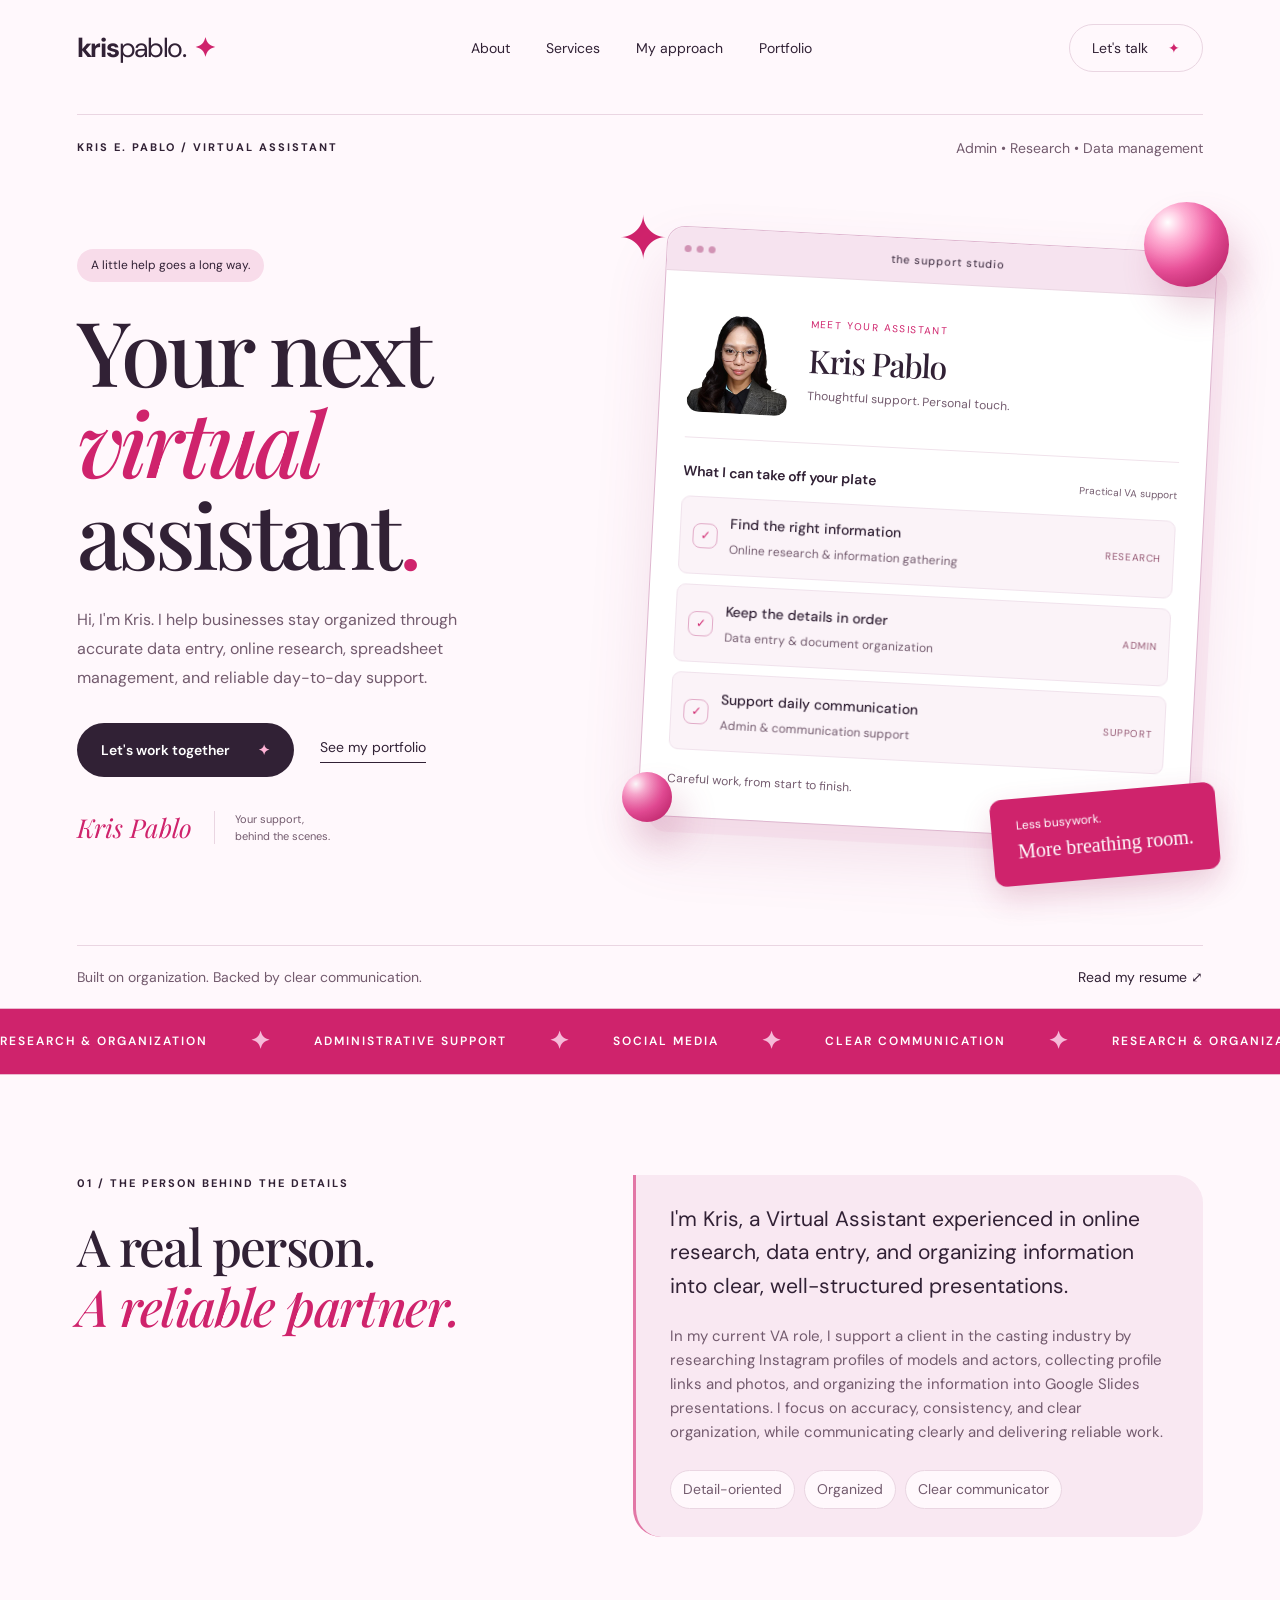
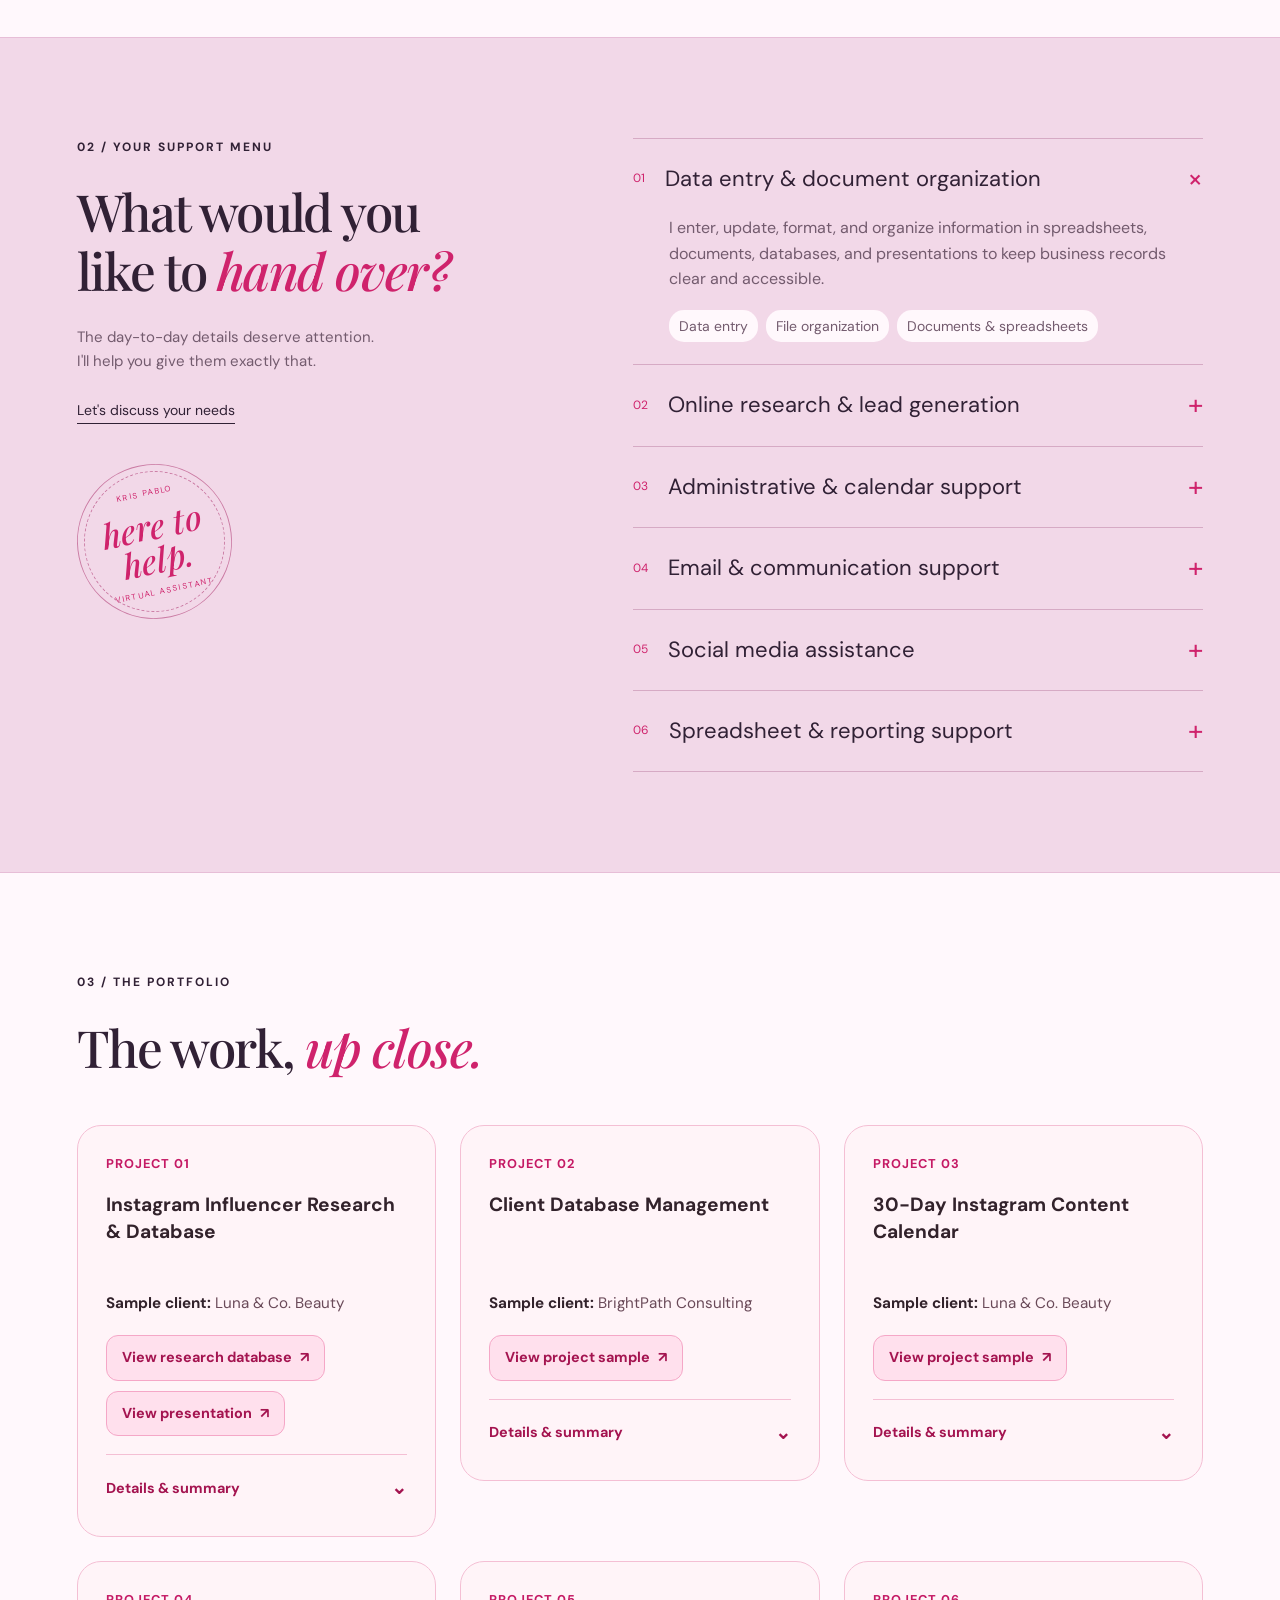
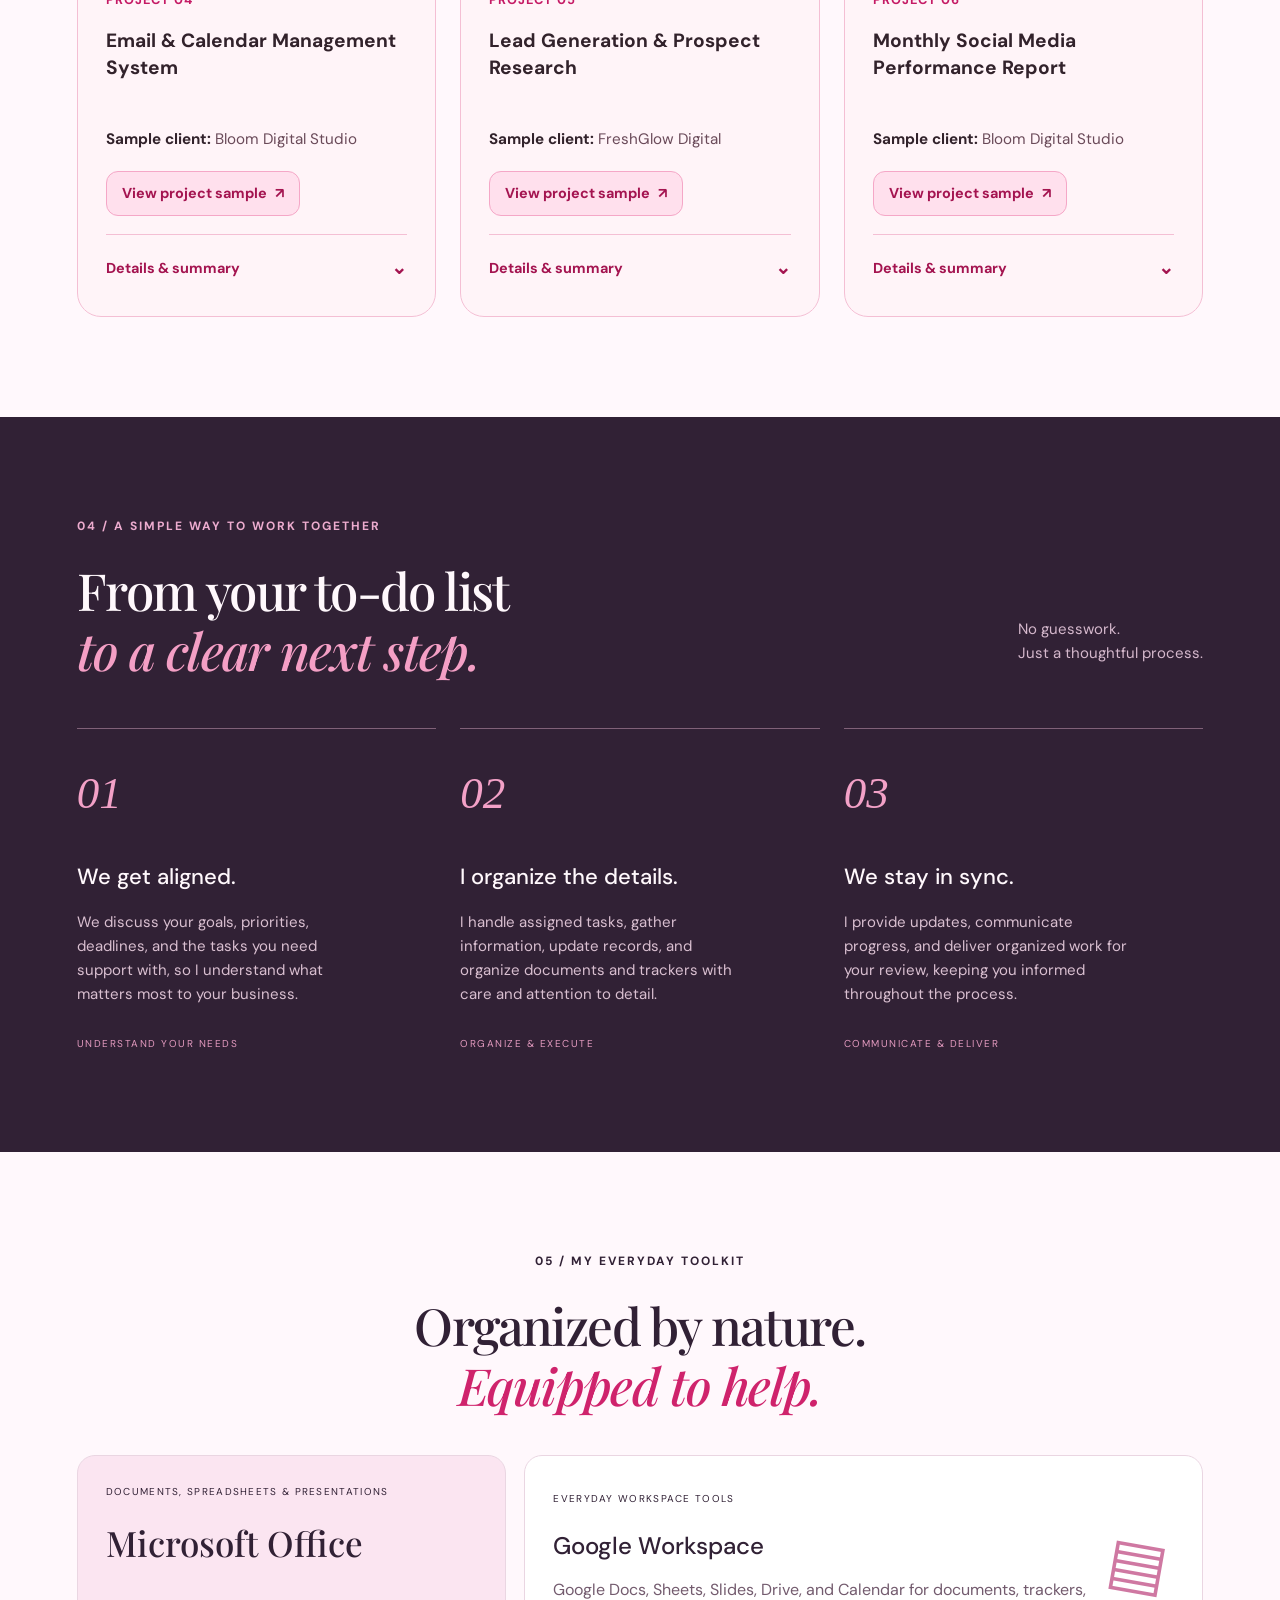
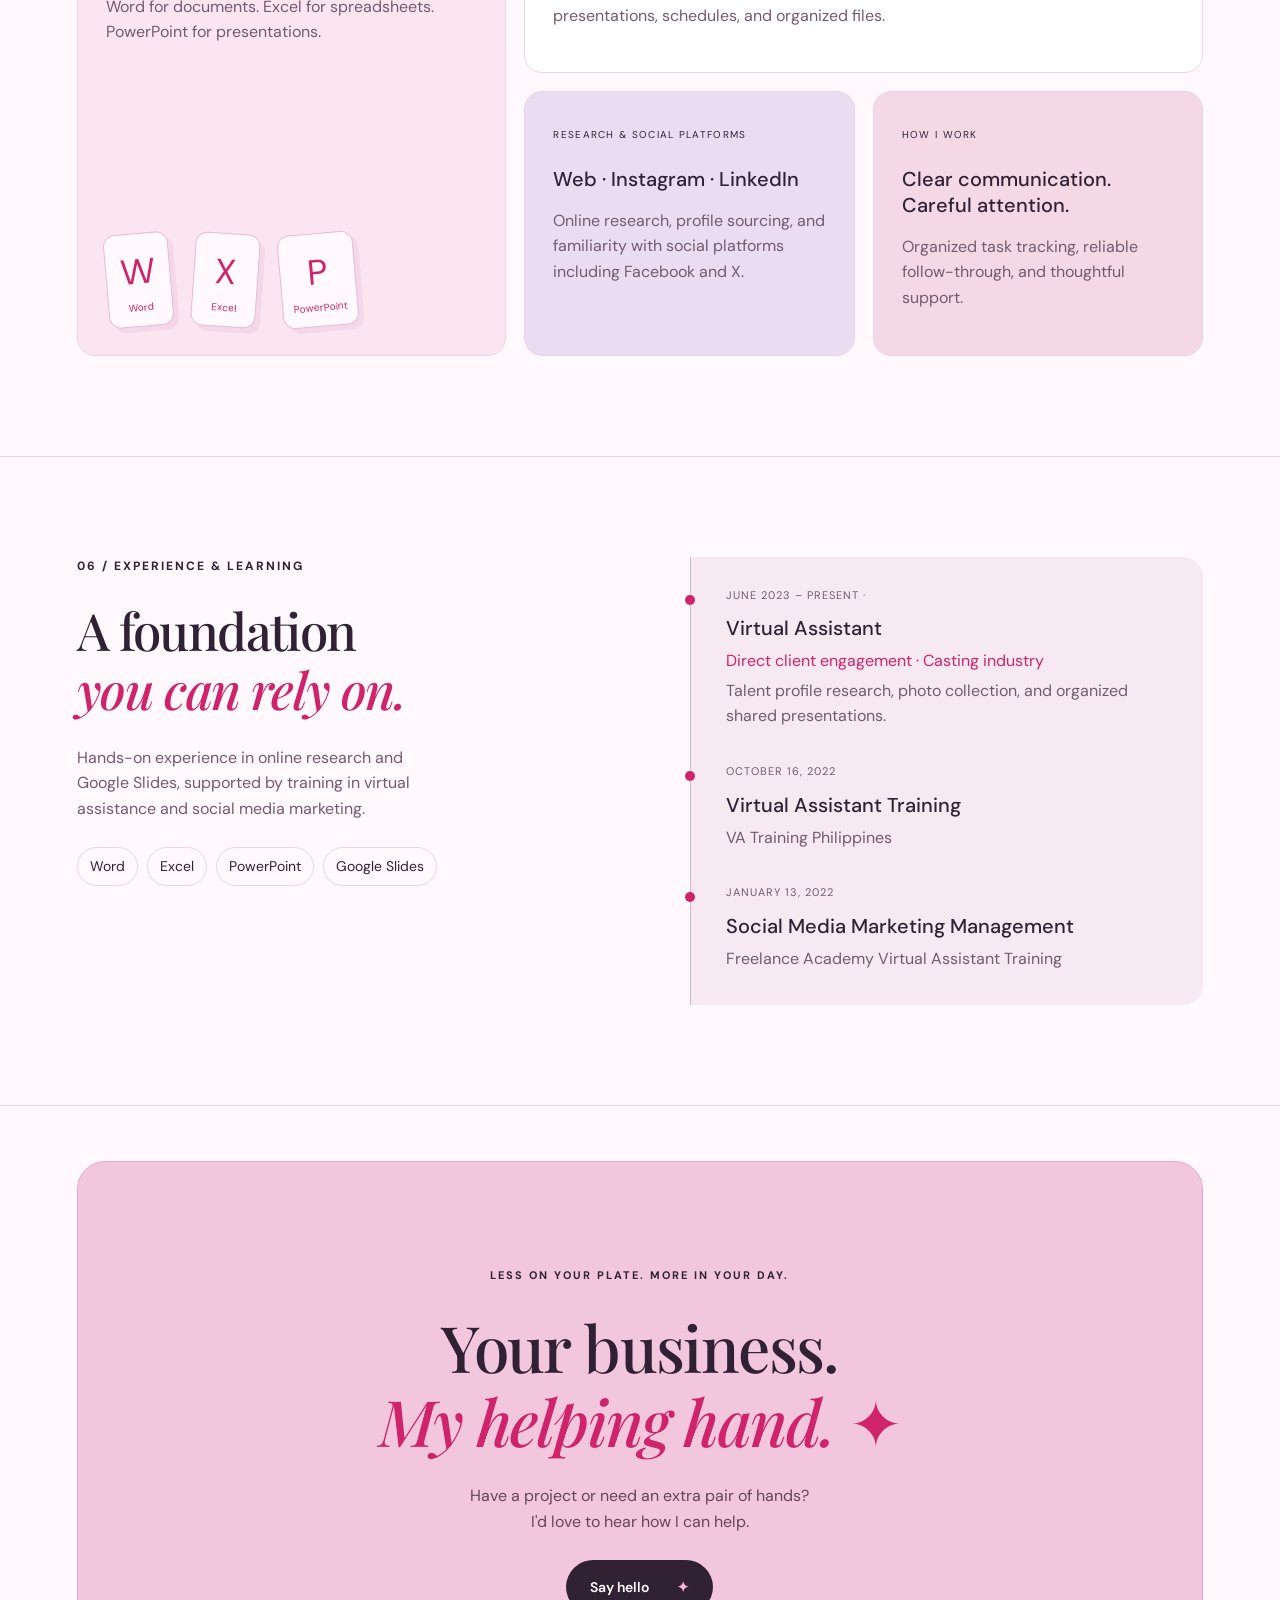
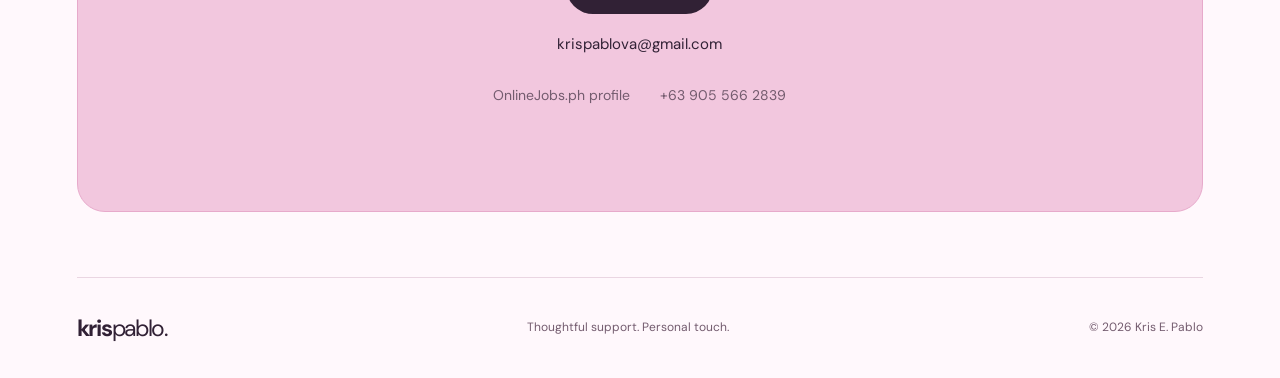
==== commit 6f90184f: "Add files via upload" ====
--- a/index.html
+++ b/index.html
@@ -1,311 +1,581 @@
 <!DOCTYPE html>
+
 <html lang="en">
+
 <head>
+
   <meta charset="utf-8">
+
   <meta name="viewport" content="width=device-width, initial-scale=1">
 
+
+
   <title>Kris Pablo · Virtual Assistant</title>
 
+
+
   <meta
+
     name="description"
-    content="Meet Kris E. Pablo, a Virtual Assistant helping with research, administrative support, email management, and social media."
+
+    content="Meet Kris E. Pablo, a General Virtual Assistant offering administrative support, data entry, online research, spreadsheet organization, and social media assistance."
+
   >
 
+
+
   <link
+
     rel="icon"
+
     href="data:image/svg+xml,%3Csvg%20xmlns='http://www.w3.org/2000/svg'%20viewBox='0%200%2040%2040'%3E%3Crect%20width='40'%20height='40'%20rx='12'%20fill='%23f33286'/%3E%3Ctext%20x='20'%20y='28'%20text-anchor='middle'%20font-size='25'%20font-family='Georgia'%20fill='white'%3EK%3C/text%3E%3C/svg%3E"
+
   >
 
+
+
   <link rel="stylesheet" href="style.css">
+
   <script src="script.js" defer></script>
 
+
+
   <style>
+
     /* Compact portfolio cards with expandable project information. */
+
     #portfolio-grid { display: grid; grid-template-columns: repeat(3, minmax(0, 1fr)); gap: 24px; align-items: start; }
+
     #portfolio-grid .drive-card { display: flex; flex-direction: column; gap: 18px; min-width: 0; min-height: 340px; padding: 28px; box-sizing: border-box; color: #32222b; background: #fff4f8; border: 1px solid #f4bfd4; border-radius: 24px; animation: portfolio-arrive .55s ease both; animation-delay: var(--card-delay, 0ms); transition: transform .2s ease, box-shadow .2s ease; }
+
     #portfolio-grid .drive-card:hover { transform: translateY(-4px); box-shadow: 0 12px 28px #c51a6512; }
+
     #portfolio-grid .drive-number { color: #c51a65; font-size: .8rem; font-weight: 700; letter-spacing: .08em; }
+
     #portfolio-grid .drive-card h3 { margin: 0; min-height: 4.2em; font-size: 1.2rem; line-height: 1.4; overflow-wrap: anywhere; }
+
     #portfolio-grid .drive-card p { margin: 0; font-size: .95rem; line-height: 1.7; overflow-wrap: anywhere; }
+
     #portfolio-grid .project-client { color: #6a4a59; }
+
     #portfolio-grid .project-client strong { color: #32222b; }
+
     #portfolio-grid .drive-links { display: flex; flex-direction: column; align-items: flex-start; gap: 10px; }
+
     #portfolio-grid .drive-links a { display: inline-flex; align-items: center; gap: 8px; max-width: 100%; box-sizing: border-box; padding: 11px 15px; color: #a41450; background: #ffe0ed; border: 1px solid #f5a7c7; border-radius: 12px; font-size: .9rem; font-weight: 700; line-height: 1.5; text-decoration: none; transition: background .2s, color .2s, transform .2s; }
+
     #portfolio-grid .drive-links a:hover { color: white; background: #c51a65; border-color: #c51a65; transform: translateY(-2px); }
+
     #portfolio-grid .drive-arrow { transition: transform .2s; }
+
     #portfolio-grid .drive-links a:hover .drive-arrow { transform: translate(2px, -2px); }
+
     #portfolio-grid .project-details { margin-top: auto; border-top: 1px solid #f4bfd4; padding-top: 14px; }
+
     #portfolio-grid .project-details > summary { display: flex; align-items: center; justify-content: space-between; gap: 12px; padding: 4px 0; list-style: none; cursor: pointer; color: #a41450; font-size: .9rem; font-weight: 700; }
+
     #portfolio-grid .project-details > summary::-webkit-details-marker { display: none; }
+
     #portfolio-grid .project-details > summary::after { content: '⌄'; font-size: 1.2rem; transition: transform .2s; }
+
     #portfolio-grid .project-details[open] > summary::after { transform: rotate(180deg); }
+
     #portfolio-grid .project-details-content { display: grid; gap: 18px; padding-top: 20px; }
+
     #portfolio-grid .project-details[open] .project-details-content { animation: portfolio-details-in .25s ease; }
+
     #portfolio-grid .project-meta { display: grid; gap: 10px; margin: 0; }
+
     #portfolio-grid .meta-row { display: grid; grid-template-columns: 54px minmax(0, 1fr); gap: 10px; font-size: .9rem; line-height: 1.6; }
+
     #portfolio-grid dt { margin: 0; font-weight: 700; }
+
     #portfolio-grid dd { margin: 0; overflow-wrap: anywhere; }
+
     #portfolio-grid .project-note { color: #6a4a59; font-size: .85rem; font-style: italic; }
+
     #portfolio-grid .project-block { display: grid; gap: 8px; }
+
     #portfolio-grid .project-block h4 { margin: 0; color: #a41450; font-size: .9rem; }
+
     #portfolio-grid .project-skills { display: flex; flex-wrap: wrap; gap: 7px; padding: 0; margin: 0; list-style: none; }
+
     #portfolio-grid .project-skills li { padding: 5px 9px; color: #734457; background: #ffe8f1; border: 1px solid #f8cedf; border-radius: 9px; font-size: .78rem; line-height: 1.5; }
+
     #portfolio-grid .drive-links a:focus-visible, #portfolio-grid summary:focus-visible { outline: 3px solid #c51a65; outline-offset: 4px; border-radius: 8px; }
+
     @keyframes portfolio-arrive { from { opacity: 0; transform: translateY(16px); } to { opacity: 1; transform: translateY(0); } }
+
     @keyframes portfolio-details-in { from { opacity: 0; transform: translateY(-5px); } to { opacity: 1; transform: translateY(0); } }
+
     @media (max-width: 1000px) { #portfolio-grid { grid-template-columns: repeat(2, minmax(0, 1fr)); } }
+
     @media (max-width: 640px) { #portfolio-grid { grid-template-columns: minmax(0, 1fr); gap: 18px; } #portfolio-grid .drive-card { padding: 24px; min-height: 0; } #portfolio-grid .drive-card h3 { min-height: 0; } }
+
     @media (prefers-reduced-motion: reduce) { #portfolio-grid .drive-card, #portfolio-grid .drive-links a, #portfolio-grid .drive-arrow, #portfolio-grid .project-details > summary::after, #portfolio-grid .project-details[open] .project-details-content { animation: none; transition: none; } #portfolio-grid .drive-card:hover, #portfolio-grid .drive-links a:hover, #portfolio-grid .drive-links a:hover .drive-arrow { transform: none; } }
+
   </style>
+
 </head>
 
+
+
 <body>
+
   <a class="skip" href="#main">Skip to content</a>
 
+
+
   <!-- Navigation -->
+
   <header class="nav wrap">
+
     <a class="brand" href="#home" aria-label="Kris Pablo home">
+
       kris<span>pablo.</span><i>✦</i>
+
     </a>
 
+
+
     <nav aria-label="Main navigation">
+
       <a href="#about">About</a>
+
       <a href="#services">Services</a>
+
       <a href="#process">My approach</a>
+
       <a href="#work">Portfolio</a>
+
     </nav>
 
+
+
     <a class="nav-contact" href="mailto:krispablova@gmail.com">
+
       Let's talk <span>✦</span>
+
     </a>
+
   </header>
 
+
+
   <main id="main">
+
     <!-- Home -->
+
     <section class="hero wrap" id="home">
+
       <div class="hero-topline">
+
         <p class="eyebrow">KRIS E. PABLO / VIRTUAL ASSISTANT</p>
-        <span>Research • Admin • Social media</span>
+
+        <span>Admin • Research • Data management</span>
+
       </div>
 
+
+
       <div class="hero-layout">
+
         <div class="hero-copy">
+
           <span class="hello-tag">A little help goes a long way.</span>
 
+
+
           <h1>
+
             Your next<br>
+
             <em>virtual</em><br>
+
             assistant<span class="title-dot">.</span>
+
           </h1>
 
+
+
           <p class="intro">
-            Hi, I'm Kris. I keep the details organized, the research clear,
-            and your daily tasks moving—so you can focus on your business.
+
+            Hi, I'm Kris. I help businesses stay organized through accurate data entry, online research, spreadsheet management, and reliable day-to-day support.
+
           </p>
 
+
+
           <div class="hero-actions">
+
             <a class="button dark" href="mailto:krispablova@gmail.com">
+
               Let's work together <span>✦</span>
+
             </a>
 
+
+
             <a class="text-link" href="#work">See my portfolio</a>
+
           </div>
 
+
+
           <div class="hero-signature">
+
             <span>Kris Pablo</span>
+
             <small>Your support, behind the scenes.</small>
+
           </div>
+
         </div>
 
+
+
         <div class="workspace-art">
+
           <div class="workspace-window tilt">
+
             <div class="window-bar">
+
               <div class="window-dots">
+
                 <i></i>
+
                 <i></i>
+
                 <i></i>
+
               </div>
 
+
+
               <span>the support studio</span>
+
               <span>✦</span>
+
             </div>
 
+
+
             <div class="workspace-main">
+
               <div class="profile-strip">
+
                 <img
+
                   src="resume-image-000.jpg"
+
                   alt="Kris E. Pablo"
+
                   width="432"
+
                   height="389"
+
                 >
 
+
+
                 <div>
+
                   <p>MEET YOUR ASSISTANT</p>
+
                   <h2>Kris Pablo</h2>
+
                   <span>Thoughtful support. Personal touch.</span>
+
                 </div>
+
               </div>
 
+
+
               <div class="workspace-heading">
+
                 <h3>What I can take off your plate</h3>
-                <span>4 areas of support</span>
+
+                <span>Practical VA support</span>
+
               </div>
 
+
+
               <div class="task-row">
+
                 <span class="task-check">✓</span>
 
+
+
                 <div>
+
                   <strong>Find the right information</strong>
-                  <small>Research &amp; profile sourcing</small>
+
+                  <small>Online research &amp; information gathering</small>
+
                 </div>
 
+
+
                 <span class="task-label">RESEARCH</span>
+
               </div>
 
+
+
               <div class="task-row">
+
                 <span class="task-check">✓</span>
 
+
+
                 <div>
+
                   <strong>Keep the details in order</strong>
-                  <small>Documents &amp; presentations</small>
+
+                  <small>Data entry &amp; document organization</small>
+
                 </div>
 
+
+
                 <span class="task-label">ADMIN</span>
+
               </div>
 
+
+
               <div class="task-row">
+
                 <span class="task-check">✓</span>
 
+
+
                 <div>
+
                   <strong>Support daily communication</strong>
-                  <small>Email &amp; social media</small>
+
+                  <small>Admin &amp; communication support</small>
+
                 </div>
 
+
+
                 <span class="task-label">SUPPORT</span>
+
               </div>
 
+
+
               <div class="workspace-foot">
+
                 <span>Careful work, from start to finish.</span>
+
                 <span>✦</span>
+
               </div>
+
             </div>
+
           </div>
 
+
+
           <div class="desk-badge">
+
             <span>Less busywork.</span>
+
             <strong>More breathing room.</strong>
+
           </div>
 
+
+
           <div class="orb orb-one"></div>
+
           <div class="orb orb-two"></div>
 
+
+
           <span class="workspace-star" aria-hidden="true">✦</span>
+
         </div>
+
       </div>
 
+
+
       <div class="hero-bottom">
+
         <span>Built on organization. Backed by clear communication.</span>
 
+
+
         <a
+
           href="kris-pablo-resume.pdf"
+
           target="_blank"
+
           rel="noopener noreferrer"
+
         >
+
           Read my resume ⤢
+
         </a>
+
       </div>
+
     </section>
 
+
+
     <!-- Ribbon -->
+
     <div class="ribbon" aria-hidden="true">
+
       <div>
+
         RESEARCH &amp; ORGANIZATION <span>✦</span>
+
         ADMINISTRATIVE SUPPORT <span>✦</span>
+
         SOCIAL MEDIA <span>✦</span>
+
         CLEAR COMMUNICATION <span>✦</span>
+
         RESEARCH &amp; ORGANIZATION <span>✦</span>
+
         ADMINISTRATIVE SUPPORT <span>✦</span>
+
         SOCIAL MEDIA <span>✦</span>
+
         CLEAR COMMUNICATION <span>✦</span>
+
       </div>
+
     </div>
 
+
+
     <!-- About -->
+
     <section class="about wrap section reveal" id="about">
+
       <div>
+
         <p class="eyebrow">01 / THE PERSON BEHIND THE DETAILS</p>
+
         <h2>A real person.<br><em>A reliable partner.</em></h2>
+
       </div>
 
+
+
       <div class="about-copy">
+
         <p class="lead">
-          I'm Kris, a Virtual Assistant with experience supporting talent
-          research and keeping information beautifully organized.
+
+          I'm Kris, a Virtual Assistant experienced in online research, data entry, and organizing information into clear, well-structured presentations.
+
         </p>
 
+
+
         <p>
-          At Esprit Casting, I research Instagram profiles of models and
-          actors, collect their profile links and photos, and organize
-          everything into shared Google Slides presentations. I value
-          clear communication, careful work, and reliable delivery with
-          minimal supervision.
+
+          In my current VA role, I support a client in the casting industry by researching Instagram profiles of models and actors, collecting profile links and photos, and organizing the information into Google Slides presentations. I focus on accuracy, consistency, and clear organization, while communicating clearly and delivering reliable work.
+
         </p>
 
+
+
         <div class="about-tags">
+
           <span>Detail-oriented</span>
+
           <span>Organized</span>
+
           <span>Clear communicator</span>
+
         </div>
+
       </div>
+
     </section>
 
+
+
     <!-- Services -->
+
     <section class="services-section" id="services">
+
       <div class="wrap section services-layout">
+
         <div class="service-intro reveal">
+
           <p class="eyebrow">02 / YOUR SUPPORT MENU</p>
 
+
+
           <h2>
+
             What would you<br>
+
             like to <em>hand over?</em>
+
           </h2>
 
+
+
           <p>
+
             The day-to-day details deserve attention.<br>
+
             I'll help you give them exactly that.
+
           </p>
 
+
+
           <a class="text-link" href="mailto:krispablova@gmail.com">
+
             Let's discuss your needs
+
           </a>
 
+
+
           <div class="service-stamp">
+
             <span>KRIS PABLO</span>
+
             <strong>here to<br>help.</strong>
+
             <span>VIRTUAL ASSISTANT</span>
+
           </div>
+
         </div>
 
+
+
         <div class="service-list">
+
           <details class="service-detail reveal" open>
             <summary>
               <span class="service-index">01</span>
-              <span>Research &amp; organization</span>
+              <span>Data entry &amp; document organization</span>
               <span class="detail-plus" aria-hidden="true">+</span>
             </summary>
-
             <div class="service-content">
-              <p>
-                Find useful information and bring it together in a format
-                that's easy to review. My casting research experience
-                includes finding model and actor profiles, gathering links
-                and photos, and preparing shared presentations.
-              </p>
-
+              <p>I enter, update, format, and organize information in spreadsheets, documents, databases, and presentations to keep business records clear and accessible.</p>
               <div class="service-pills">
-                <span>Profile research</span>
-                <span>Information gathering</span>
-                <span>Google Slides</span>
+                <span>Data entry</span>
+                <span>File organization</span>
+                <span>Documents &amp; spreadsheets</span>
               </div>
             </div>
           </details>
@@ -313,21 +583,15 @@
           <details class="service-detail reveal">
             <summary>
               <span class="service-index">02</span>
-              <span>Administrative support</span>
+              <span>Online research &amp; lead generation</span>
               <span class="detail-plus" aria-hidden="true">+</span>
             </summary>
-
             <div class="service-content">
-              <p>
-                Support for daily administrative tasks and neatly organized
-                documents, spreadsheets, and presentations using Microsoft
-                Word, Excel, and PowerPoint.
-              </p>
-
+              <p>I research businesses, profiles, products, and other relevant information, then organize findings and potential leads into structured trackers for easy review.</p>
               <div class="service-pills">
-                <span>Documents</span>
-                <span>Spreadsheets</span>
-                <span>Presentations</span>
+                <span>Web research</span>
+                <span>Prospect research</span>
+                <span>Lead tracking</span>
               </div>
             </div>
           </details>
@@ -335,20 +599,15 @@
           <details class="service-detail reveal">
             <summary>
               <span class="service-index">03</span>
-              <span>Email management</span>
+              <span>Administrative &amp; calendar support</span>
               <span class="detail-plus" aria-hidden="true">+</span>
             </summary>
-
             <div class="service-content">
-              <p>
-                Help organizing your email and keeping daily communication
-                clear and manageable, with attention to the details that
-                need your follow-up.
-              </p>
-
+              <p>I help organize schedules, appointments, task lists, deadlines, and administrative records so daily responsibilities are easier to manage.</p>
               <div class="service-pills">
-                <span>Inbox organization</span>
-                <span>Communication support</span>
+                <span>Calendar organization</span>
+                <span>Task tracking</span>
+                <span>Administrative support</span>
               </div>
             </div>
           </details>
@@ -356,434 +615,811 @@
           <details class="service-detail reveal">
             <summary>
               <span class="service-index">04</span>
-              <span>Social media support</span>
+              <span>Email &amp; communication support</span>
               <span class="detail-plus" aria-hidden="true">+</span>
             </summary>
-
             <div class="service-content">
-              <p>
-                Support with social media management, informed by social
-                media marketing training and familiarity with Facebook,
-                X, and LinkedIn.
-              </p>
-
+              <p>I can help organize inboxes, prepare routine email drafts based on your instructions, and track messages or follow-ups that need attention.</p>
               <div class="service-pills">
-                <span>Facebook</span>
-                <span>X</span>
-                <span>LinkedIn</span>
+                <span>Inbox organization</span>
+                <span>Email drafts</span>
+                <span>Follow-up tracking</span>
               </div>
             </div>
           </details>
+
+          <details class="service-detail reveal">
+            <summary>
+              <span class="service-index">05</span>
+              <span>Social media assistance</span>
+              <span class="detail-plus" aria-hidden="true">+</span>
+            </summary>
+            <div class="service-content">
+              <p>I support social media workflows by organizing content calendars, preparing caption drafts, maintaining content trackers, and compiling basic performance reports.</p>
+              <div class="service-pills">
+                <span>Content calendars</span>
+                <span>Caption preparation</span>
+                <span>Performance reporting</span>
+              </div>
+            </div>
+          </details>
+
+          <details class="service-detail reveal">
+            <summary>
+              <span class="service-index">06</span>
+              <span>Spreadsheet &amp; reporting support</span>
+              <span class="detail-plus" aria-hidden="true">+</span>
+            </summary>
+            <div class="service-content">
+              <p>I create and maintain organized spreadsheets, trackers, and summary reports to make records easier to update, review, and understand.</p>
+              <div class="service-pills">
+                <span>Google Sheets</span>
+                <span>Data organization</span>
+                <span>Basic reporting</span>
+              </div>
+            </div>
+          </details>
+
         </div>
+
       </div>
+
     </section>
 
+
+
     <!-- Portfolio -->
+
     <section class="wrap section work-section" id="work">
+
       <div class="section-heading reveal">
+
         <div>
+
           <p class="eyebrow">03 / THE PORTFOLIO</p>
+
           <h2>The work, <em>up close.</em></h2>
+
         </div>
+
       </div>
 
+
+
       <!-- The script below creates your six portfolio cards here. -->
+
       <div class="work-grid" id="portfolio-grid"></div>
+
     </section>
 
+
+
     <!-- Process -->
+
     <section class="process-section" id="process">
+
       <div class="wrap section">
+
         <div class="section-heading reveal">
+
           <div>
+
             <p class="eyebrow">04 / A SIMPLE WAY TO WORK TOGETHER</p>
 
+
+
             <h2>
+
               From your to-do list<br>
+
               <em>to a clear next step.</em>
+
             </h2>
+
           </div>
 
+
+
           <p>No guesswork.<br>Just a thoughtful process.</p>
+
         </div>
 
+
+
         <div class="process-grid">
+
           <article class="process-card reveal">
+
             <span class="process-number">01</span>
-            <h3>Let's get aligned.</h3>
+
+            <h3>We get aligned.</h3>
+
+
 
             <p>
-              We talk through your goals, priorities, and the details you
-              need help with.
+
+              We discuss your goals, priorities, deadlines, and the tasks you need support with, so I understand what matters most to your business.
+
             </p>
 
-            <span class="process-foot">UNDERSTAND THE BRIEF</span>
+
+
+            <span class="process-foot">UNDERSTAND YOUR NEEDS</span>
+
           </article>
 
+
+
           <article class="process-card reveal">
+
             <span class="process-number">02</span>
-            <h3>I organize the work.</h3>
+
+            <h3>I organize the details.</h3>
+
+
 
             <p>
-              I gather the information, structure the tasks, and keep the
-              work easy to follow.
+
+              I handle assigned tasks, gather information, update records, and organize documents and trackers with care and attention to detail.
+
             </p>
 
-            <span class="process-foot">RESEARCH &amp; PREPARE</span>
+
+
+            <span class="process-foot">ORGANIZE &amp; EXECUTE</span>
+
           </article>
 
+
+
           <article class="process-card reveal">
+
             <span class="process-number">03</span>
-            <h3>You stay in the loop.</h3>
+
+            <h3>We stay in sync.</h3>
+
+
 
             <p>
-              You receive clear communication and organized results to
-              review together.
+
+              I provide updates, communicate progress, and deliver organized work for your review, keeping you informed throughout the process.
+
             </p>
 
+
+
             <span class="process-foot">COMMUNICATE &amp; DELIVER</span>
+
           </article>
+
         </div>
+
       </div>
+
     </section>
 
+
+
     <!-- Skills -->
+
     <section class="skills-section wrap section">
+
       <div class="skill-title reveal">
+
         <p class="eyebrow">05 / MY EVERYDAY TOOLKIT</p>
 
+
+
         <h2>
+
           Organized by nature.<br>
+
           <em>Equipped to help.</em>
+
         </h2>
+
       </div>
 
+
+
       <div class="skill-bento">
-        <article class="skill-tile skill-wide reveal">
-          <span class="tile-label">DOCUMENTS, DATA &amp; DECKS</span>
-          <h3>Microsoft Office</h3>
-
-          <p>
-            Word for documents. Excel for spreadsheets.<br>
-            PowerPoint for presentations.
+
+          <article class="skill-tile skill-wide reveal">
+            <span class="tile-label">DOCUMENTS, SPREADSHEETS &amp; PRESENTATIONS</span>
+            <h3>Microsoft Office</h3>
+            <p>Word for documents. Excel for spreadsheets.<br>PowerPoint for presentations.</p>
+            <div class="tool-icons">
+              <span>W<small>Word</small></span>
+              <span>X<small>Excel</small></span>
+              <span>P<small>PowerPoint</small></span>
+            </div>
+          </article>
+
+          <article class="skill-tile skill-slides reveal">
+            <span class="tile-label">EVERYDAY WORKSPACE TOOLS</span>
+            <h3>Google Workspace</h3>
+            <p>Google Docs, Sheets, Slides, Drive, and Calendar for documents, trackers, presentations, schedules, and organized files.</p>
+            <span class="tile-mark" aria-hidden="true">▤</span>
+          </article>
+
+          <article class="skill-tile skill-social reveal">
+            <span class="tile-label">RESEARCH &amp; SOCIAL PLATFORMS</span>
+            <h3>Web · Instagram · LinkedIn</h3>
+            <p>Online research, profile sourcing, and familiarity with social platforms including Facebook and X.</p>
+          </article>
+
+          <article class="skill-tile skill-human reveal">
+            <span class="tile-label">HOW I WORK</span>
+            <h3>Clear communication.<br>Careful attention.</h3>
+            <p>Organized task tracking, reliable follow-through, and thoughtful support.</p>
+          </article>
+
+        </div>
+
+    </section>
+
+
+
+    <!-- Experience -->
+
+    <section class="experience-section">
+
+      <div class="wrap section experience">
+
+        <div class="reveal">
+
+          <p class="eyebrow">06 / EXPERIENCE &amp; LEARNING</p>
+
+          <h2>A foundation<br><em>you can rely on.</em></h2>
+
+
+
+          <p class="experience-intro">
+
+            Hands-on experience in online research and Google Slides, supported by training in virtual assistance and social media marketing.
+
           </p>
 
-          <div class="tool-icons">
-            <span>W<small>Word</small></span>
-            <span>X<small>Excel</small></span>
-            <span>P<small>PowerPoint</small></span>
+
+
+          <div class="tools">
+
+            <span>Word</span>
+
+            <span>Excel</span>
+
+            <span>PowerPoint</span>
+
+            <span>Google Slides</span>
+
           </div>
-        </article>
-
-        <article class="skill-tile skill-slides reveal">
-          <span class="tile-label">INFORMATION, WELL PRESENTED</span>
-          <h3>Google Slides</h3>
-
-          <p>
-            Shared presentations that bring profile links, photos, and
-            research together.
-          </p>
-
-          <span class="tile-mark" aria-hidden="true">▤</span>
-        </article>
-
-        <article class="skill-tile skill-social reveal">
-          <span class="tile-label">SOCIAL PLATFORM FAMILIARITY</span>
-          <h3>Facebook · X · LinkedIn</h3>
-
-          <p>
-            Social media support with a practical understanding of the
-            platforms.
-          </p>
-        </article>
-
-        <article class="skill-tile skill-human reveal">
-          <span class="tile-label">THE PERSONAL PART</span>
-          <h3>Clear communication.<br>Careful attention.</h3>
-          <p>Quality work with minimal supervision.</p>
-        </article>
+
+        </div>
+
+
+
+        <div class="timeline reveal">
+
+          <article>
+
+            <p class="timeline-date">
+
+              JUNE 2023 – PRESENT ·&#x20;
+
+            </p>
+
+
+
+            <h3>Virtual Assistant</h3>
+
+            <p class="company">Direct client engagement · Casting industry</p>
+
+
+
+            <p>
+
+              Talent profile research, photo collection, and organized
+
+              shared presentations.
+
+            </p>
+
+          </article>
+
+
+
+          <article>
+
+            <p class="timeline-date">OCTOBER 16, 2022</p>
+
+            <h3>Virtual Assistant Training</h3>
+
+            <p>VA Training Philippines</p>
+
+          </article>
+
+
+
+          <article>
+
+            <p class="timeline-date">JANUARY 13, 2022</p>
+
+            <h3>Social Media Marketing Management</h3>
+
+            <p>Freelance Academy Virtual Assistant Training</p>
+
+          </article>
+
+        </div>
+
       </div>
+
     </section>
 
-    <!-- Experience -->
-    <section class="experience-section">
-      <div class="wrap section experience">
-        <div class="reveal">
-          <p class="eyebrow">06 / EXPERIENCE &amp; LEARNING</p>
-          <h2>A foundation<br><em>you can rely on.</em></h2>
-
-          <p class="experience-intro">
-            Hands-on research experience, supported by training in virtual
-            assistance and social media marketing.
-          </p>
-
-          <div class="tools">
-            <span>Word</span>
-            <span>Excel</span>
-            <span>PowerPoint</span>
-            <span>Google Slides</span>
-          </div>
-        </div>
-
-        <div class="timeline reveal">
-          <article>
-            <p class="timeline-date">
-              JUNE 2023 – PRESENT · 
-            </p>
-
-            <h3>Virtual Assistant</h3>
-            <p class="company">Esprit Casting</p>
-
-            <p>
-              Talent profile research, photo collection, and organized
-              shared presentations.
-            </p>
-          </article>
-
-          <article>
-            <p class="timeline-date">OCTOBER 16, 2022</p>
-            <h3>Virtual Assistant Training</h3>
-            <p>VA Training Philippines</p>
-          </article>
-
-          <article>
-            <p class="timeline-date">JANUARY 13, 2022</p>
-            <h3>Social Media Marketing Management</h3>
-            <p>Freelance Academy Virtual Assistant Training</p>
-          </article>
-        </div>
+
+
+    <!-- Contact -->
+
+    <section class="contact wrap section reveal" id="contact">
+
+      <p class="eyebrow">LESS ON YOUR PLATE. MORE IN YOUR DAY.</p>
+
+
+
+      <h2>
+
+        Your business.<br>
+
+        <em>My helping hand.</em> <span>✦</span>
+
+      </h2>
+
+
+
+      <p>
+
+        Have a project or need an extra pair of hands?<br>
+
+        I'd love to hear how I can help.
+
+      </p>
+
+
+
+      <a class="button dark" href="mailto:krispablova@gmail.com">
+
+        Say hello <span>✦</span>
+
+      </a>
+
+
+
+      <a class="contact-email" href="mailto:krispablova@gmail.com">
+
+        krispablova@gmail.com
+
+      </a>
+
+
+
+      <div class="contact-extra">
+
+        <a
+
+          href="https://www.onlinejobs.ph/jobseekers/info/2065171"
+
+          target="_blank"
+
+          rel="noopener noreferrer"
+
+        >
+
+          OnlineJobs.ph profile
+
+        </a>
+
+
+
+        <a href="tel:+639055662839">+63 905 566 2839</a>
+
       </div>
+
     </section>
 
-    <!-- Contact -->
-    <section class="contact wrap section reveal" id="contact">
-      <p class="eyebrow">LESS ON YOUR PLATE. MORE IN YOUR DAY.</p>
-
-      <h2>
-        Your business.<br>
-        <em>My helping hand.</em> <span>✦</span>
-      </h2>
-
-      <p>
-        Have a project or need an extra pair of hands?<br>
-        I'd love to hear how I can help.
-      </p>
-
-      <a class="button dark" href="mailto:krispablova@gmail.com">
-        Say hello <span>✦</span>
-      </a>
-
-      <a class="contact-email" href="mailto:krispablova@gmail.com">
-        krispablova@gmail.com
-      </a>
-
-      <div class="contact-extra">
-        <a
-          href="https://www.onlinejobs.ph/jobseekers/info/2065171"
-          target="_blank"
-          rel="noopener noreferrer"
-        >
-          OnlineJobs.ph profile
-        </a>
-
-        <a href="tel:+639055662839">+63 905 566 2839</a>
-      </div>
-    </section>
   </main>
 
+
+
   <!-- Footer -->
+
   <footer class="wrap">
+
     <a class="brand" href="#home">kris<span>pablo.</span></a>
+
     <p>Thoughtful support. Personal touch.</p>
+
     <span>© <span id="year"></span> Kris E. Pablo</span>
+
   </footer>
 
+
+
   <script>
+
     // All project details are below. Drive links open in new tabs.
+
     const drivePortfolio = [
+
       {
+
             "title": "Project 1 — Instagram Influencer Research & Database",
+
             "client": "Luna & Co. Beauty",
+
             "note": "Self-Initiated Portfolio Project",
+
             "tools": "Google Sheets, Google Slides, Instagram, Web Research",
+
             "role": "Virtual Assistant / Research Assistant",
+
             "summary": "Conducted Instagram influencer research for a fictional beauty brand, identifying and evaluating potential creators based on niche relevance, audience size, content quality, engagement, and brand suitability. Organized research findings in Google Sheets and presented the top creator recommendations in Google Slides.",
+
             "skills": [
+
                   "Research",
+
                   "Data Entry",
+
                   "Lead Generation",
+
                   "Social Media Research",
+
                   "Data Organization",
+
                   "Influencer Research",
+
                   "Google Workspace",
+
                   "Presentation Creation"
+
             ],
+
             "url": "https://docs.google.com/spreadsheets/d/1-x0qH4hSnOkntNJcdVgHy6CgaXar356vidMN7ef_sSc/edit?usp=drive_link",
-            "url2": "https://docs.google.com/presentation/d/1_N2ZjwVFHI_hTWP_O1Agqk-pIT8-UCxtIyYA6XxkBPk/edit?usp=sharing"
+
+            "url2": "https://docs.google.com/presentation/d/1_N2ZjwVFHI_hTWP_O1Agqk-pIT8-UCxtIyYA6XxkBPk/edit?usp=sharing",
+            "linkLabels": ["View research database", "View presentation"]
+
       },
+
       {
+
             "title": "Project 2 — Client Database Management",
+
             "client": "BrightPath Consulting",
+
             "note": "Self-Initiated Portfolio Project",
+
             "brief": "BrightPath Consulting needs a centralized database to organize leads and track follow-ups.",
+
             "summary": "Created and organized a structured lead database using Google Sheets. Implemented dropdown fields, filtering, conditional formatting, follow-up tracking, and basic reporting to improve data organization and workflow efficiency.",
+
             "skills": [
+
                   "Data Entry",
+
                   "Data Organization",
+
                   "Lead and client database management",
+
                   "Dropdown setup and data validation",
+
                   "Data filtering and conditional formatting",
+
                   "Follow-up tracking",
+
                   "Basic reporting",
+
                   "Attention to detail"
+
             ],
+
             "url": "https://docs.google.com/spreadsheets/d/1M3qek1lUn7KgAmw8EK7Gs0UofvUdNsCdyt2rf3sMQ_U/edit?usp=drive_link"
+
       },
+
       {
+
             "title": "Project 3 — 30-Day Instagram Content Calendar",
+
             "client": "Luna & Co. Beauty",
+
             "note": "Self-Initiated Portfolio Project",
+
             "brief": "Luna & Co. Beauty needs a structured 30-day Instagram content plan to increase brand awareness, engagement, and product discovery.",
+
             "summary": "Created a 30-day Instagram content calendar for a fictional beauty brand. Planned and organized daily content based on different content pillars, including product, educational, engagement, lifestyle, UGC/testimonials, and behind-the-scenes content. Developed post ideas, captions/hooks, CTAs, content formats, and posting status to create a structured and easy-to-manage social media workflow.",
+
             "skills": [
+
                   "Content Planning",
+
                   "Social Media Management",
+
                   "Content Strategy",
+
                   "Copywriting",
+
                   "Calendar Management",
+
                   "Data Organization",
+
                   "Google Sheets",
+
                   "Instagram Marketing",
+
                   "Attention to Detail"
+
             ],
+
             "url": "https://docs.google.com/spreadsheets/d/1n8tDvQTzEjdHyqA8pszUbvALMUwDfTAZmgz6JWpmcG8/edit?usp=drive_link"
+
       },
+
       {
+
             "title": "Project 4 — Email & Calendar Management System",
+
             "client": "Bloom Digital Studio",
+
             "note": "Self-Initiated Portfolio Project",
+
             "role": "Virtual Assistant",
+
             "tools": "Google Sheets, Google Calendar",
+
             "summary": "Created a centralized email, calendar, and task management system using Google Sheets. Organized email communications, scheduled appointments, tracked follow-ups and deadlines, and created summary dashboards to improve visibility and workflow organization.",
+
             "skills": [
+
                   "Email Management",
+
                   "Calendar Management",
+
                   "Data Entry",
+
                   "Task Tracking",
+
                   "Follow-Up Management",
+
                   "Data Organization",
+
                   "Google Sheets",
+
                   "Administrative Support",
+
                   "Workflow Management"
+
             ],
+
             "url": "https://docs.google.com/spreadsheets/d/1hsX-0mJNpRmolndwzhGRmNwfWATav0J93sHUP5aG6XI/edit?usp=drive_link"
+
       },
+
       {
+
             "title": "Project 5 — Lead Generation & Prospect Research",
+
             "client": "FreshGlow Digital",
+
             "note": "Self-Initiated Portfolio Project",
+
             "role": "Virtual Assistant",
+
             "tools": "Google Sheets, Google Search, LinkedIn, Business Directories",
+
             "summary": "Created a structured lead generation and prospect research tracker using Google Sheets. Researched potential business leads, organized company and contact information, identified service opportunities, and tracked lead quality, outreach status, and follow-up dates.",
+
             "skills": [
+
                   "Lead Generation",
+
                   "Prospect Research",
+
                   "Web Research",
+
                   "Data Entry",
+
                   "Data Organization",
+
                   "Lead Tracking",
+
                   "Follow-Up Management",
+
                   "Google Sheets",
+
                   "Attention to Detail",
+
                   "Administrative Support"
+
             ],
+
             "url": "https://docs.google.com/spreadsheets/d/1nKfT61uQANkGPBo70VDPqIl81KysgQTycKB6HglRm_w/edit?usp=drive_link"
+
       },
+
       {
+
             "title": "Project 6 — Monthly Social Media Performance Report",
+
             "client": "Bloom Digital Studio",
+
             "note": "Self-Initiated Portfolio Project",
+
             "role": "Virtual Assistant",
+
             "tools": "Google Sheets",
+
             "summary": "Created a monthly social media performance report to organize and analyze content performance, engagement, reach, impressions, and audience growth. Built summary tables to provide a clear overview of social media results and support client reporting.",
+
             "skills": [
+
                   "Social Media Reporting",
+
                   "Data Entry",
+
                   "Data Organization",
+
                   "Basic Analytics",
+
                   "Performance Tracking",
+
                   "Google Sheets",
+
                   "Reporting",
+
                   "Data Analysis"
+
             ],
+
             "url": "https://docs.google.com/spreadsheets/d/1X3r11MF9_JA8YyXLACgt0q78PMfoXI1j4_h_a-0GKe8/edit?usp=drive_link"
+
       }
+
 ];
+
     const driveGrid = document.getElementById("portfolio-grid");
+
     driveGrid.replaceChildren();
 
+
+
     function portfolioElement(tag, className, text) {
+
       const element = document.createElement(tag);
+
       if (className) element.className = className;
+
       if (text !== undefined) element.textContent = text;
+
       return element;
+
     }
 
+
+
     drivePortfolio.forEach((project, index) => {
+
       const card = portfolioElement("article", "drive-card");
+
       card.style.setProperty("--card-delay", (index * 65) + "ms");
+
       const title = portfolioElement("h3", "", project.title.replace(/^Project \d+ — /, ""));
+
       title.id = "portfolio-title-" + (index + 1);
+
       card.setAttribute("aria-labelledby", title.id);
+
       const client = portfolioElement("p", "project-client");
-      client.append(portfolioElement("strong", "", "Client: "), document.createTextNode(project.client));
+
+      client.append(portfolioElement("strong", "", "Sample client: "), document.createTextNode(project.client));
+
       card.append(portfolioElement("span", "drive-number", "PROJECT " + String(index + 1).padStart(2, "0")), title, client);
 
+
+
       const actions = portfolioElement("div", "drive-links");
+
       [project.url, project.url2].forEach((value, linkIndex) => {
+
         const url = (value || "").trim();
+
         try { if (new URL(url).protocol !== "https:") return; } catch { return; }
-        const link = portfolioElement("a", "", "View on Google Drive");
+
+        const linkLabel = project.linkLabels?.[linkIndex] || "View project sample";
+          const link = portfolioElement("a", "", linkLabel);
+
         const arrow = portfolioElement("span", "drive-arrow", "↗");
+
         arrow.setAttribute("aria-hidden", "true");
+
         link.append(arrow);
+
         link.href = url;
+
         link.target = "_blank";
+
         link.rel = "noopener noreferrer";
+
         link.setAttribute("aria-label", project.title + ", work sample " + (linkIndex + 1) + " — opens in a new tab");
+
         actions.append(link);
+
       });
+
       card.append(actions);
 
+
+
       const details = portfolioElement("details", "project-details");
+
       const toggle = portfolioElement("summary", "", "Details & summary");
+
       const content = portfolioElement("div", "project-details-content");
+
       if (project.note) content.append(portfolioElement("p", "project-note", project.note));
+
       const meta = portfolioElement("dl", "project-meta");
+
       [["Role", project.role], ["Tools", project.tools]].forEach(([label, value]) => {
+
         if (!value) return;
+
         const row = portfolioElement("div", "meta-row");
+
         row.append(portfolioElement("dt", "", label + ":"), portfolioElement("dd", "", value));
+
         meta.append(row);
+
       });
+
       if (meta.children.length) content.append(meta);
+
       [["Client Brief", project.brief], ["Project Summary", project.summary]].forEach(([label, value]) => {
+
         if (!value) return;
+
         const block = portfolioElement("div", "project-block");
+
         block.append(portfolioElement("h4", "", label), portfolioElement("p", "", value));
+
         content.append(block);
+
       });
+
       if (project.skills && project.skills.length) {
+
         const block = portfolioElement("div", "project-block");
+
         const skills = portfolioElement("ul", "project-skills");
+
         project.skills.forEach(skill => skills.append(portfolioElement("li", "", skill)));
+
         block.append(portfolioElement("h4", "", "Skills Demonstrated"), skills);
+
         content.append(block);
+
       }
+
       details.append(toggle, content);
+
       card.append(details);
+
       driveGrid.append(card);
+
     });
+
   </script>
+
 </body>
+
 </html>
